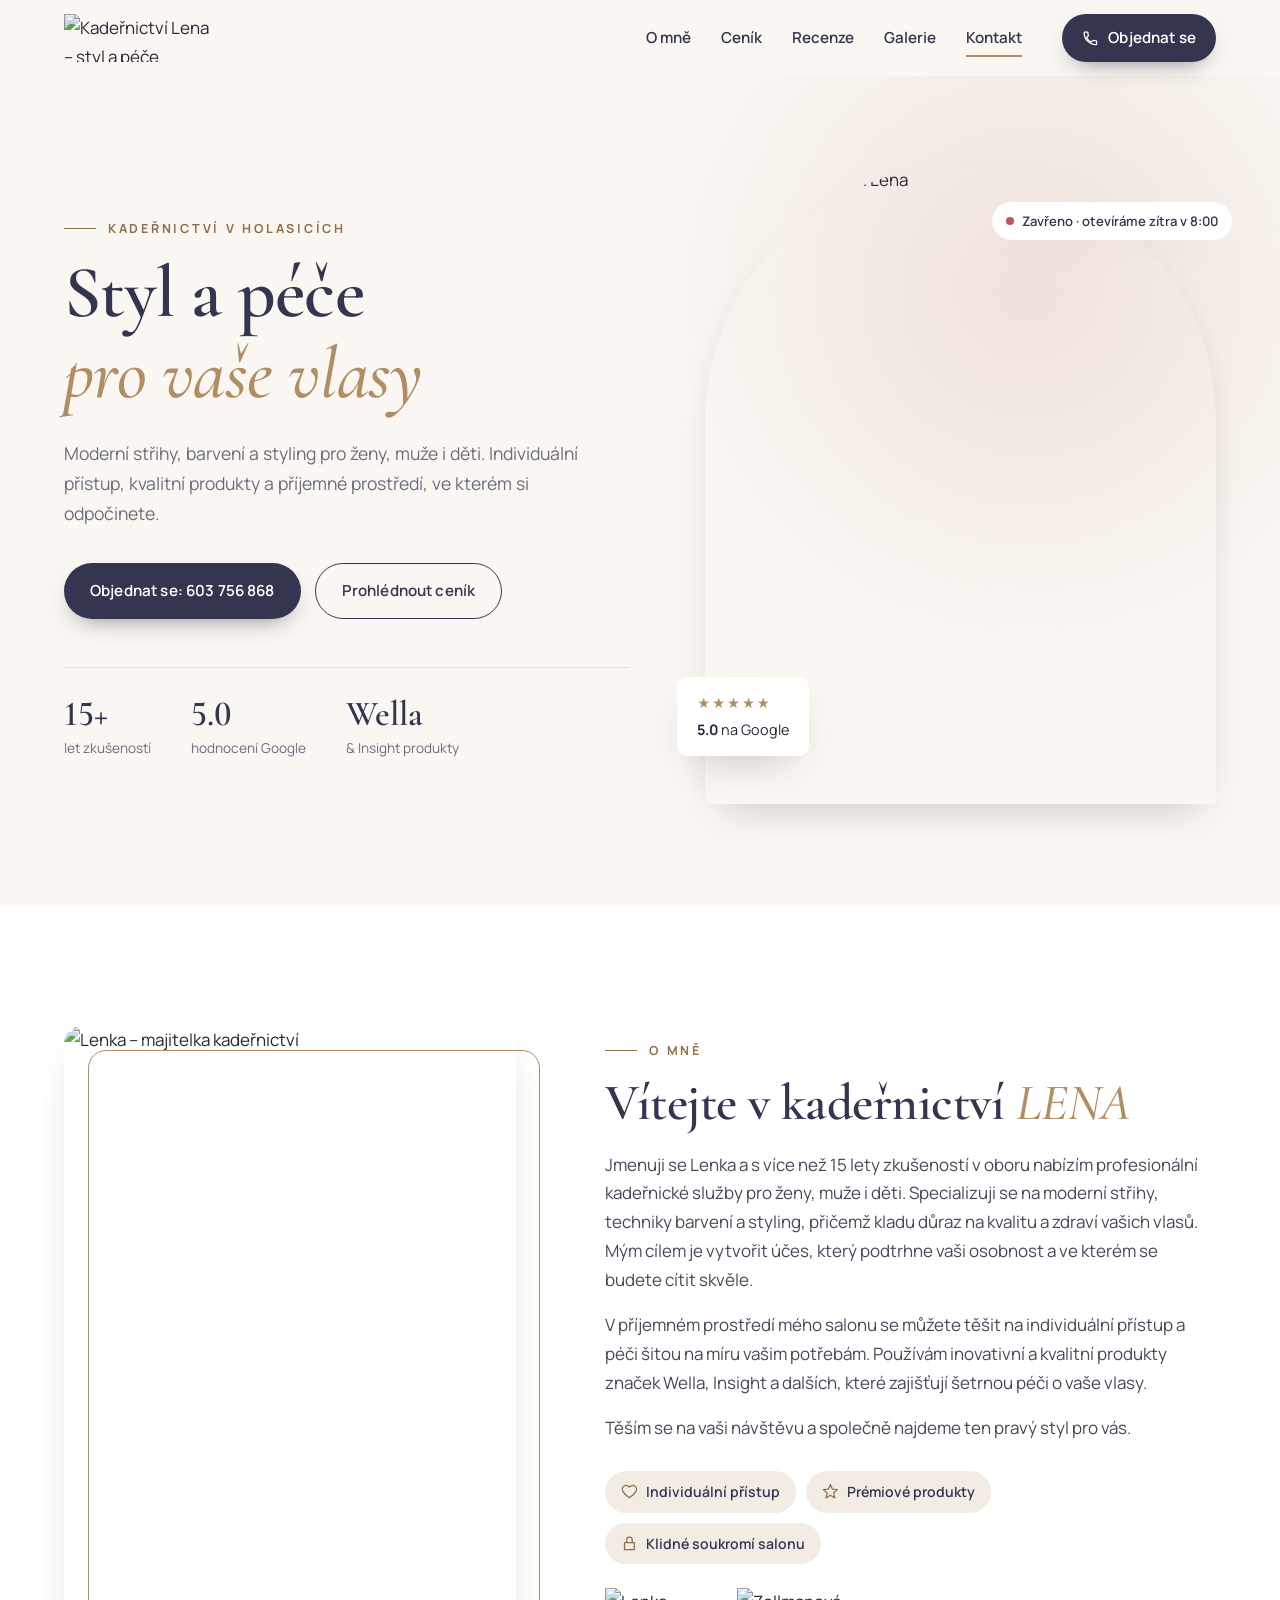
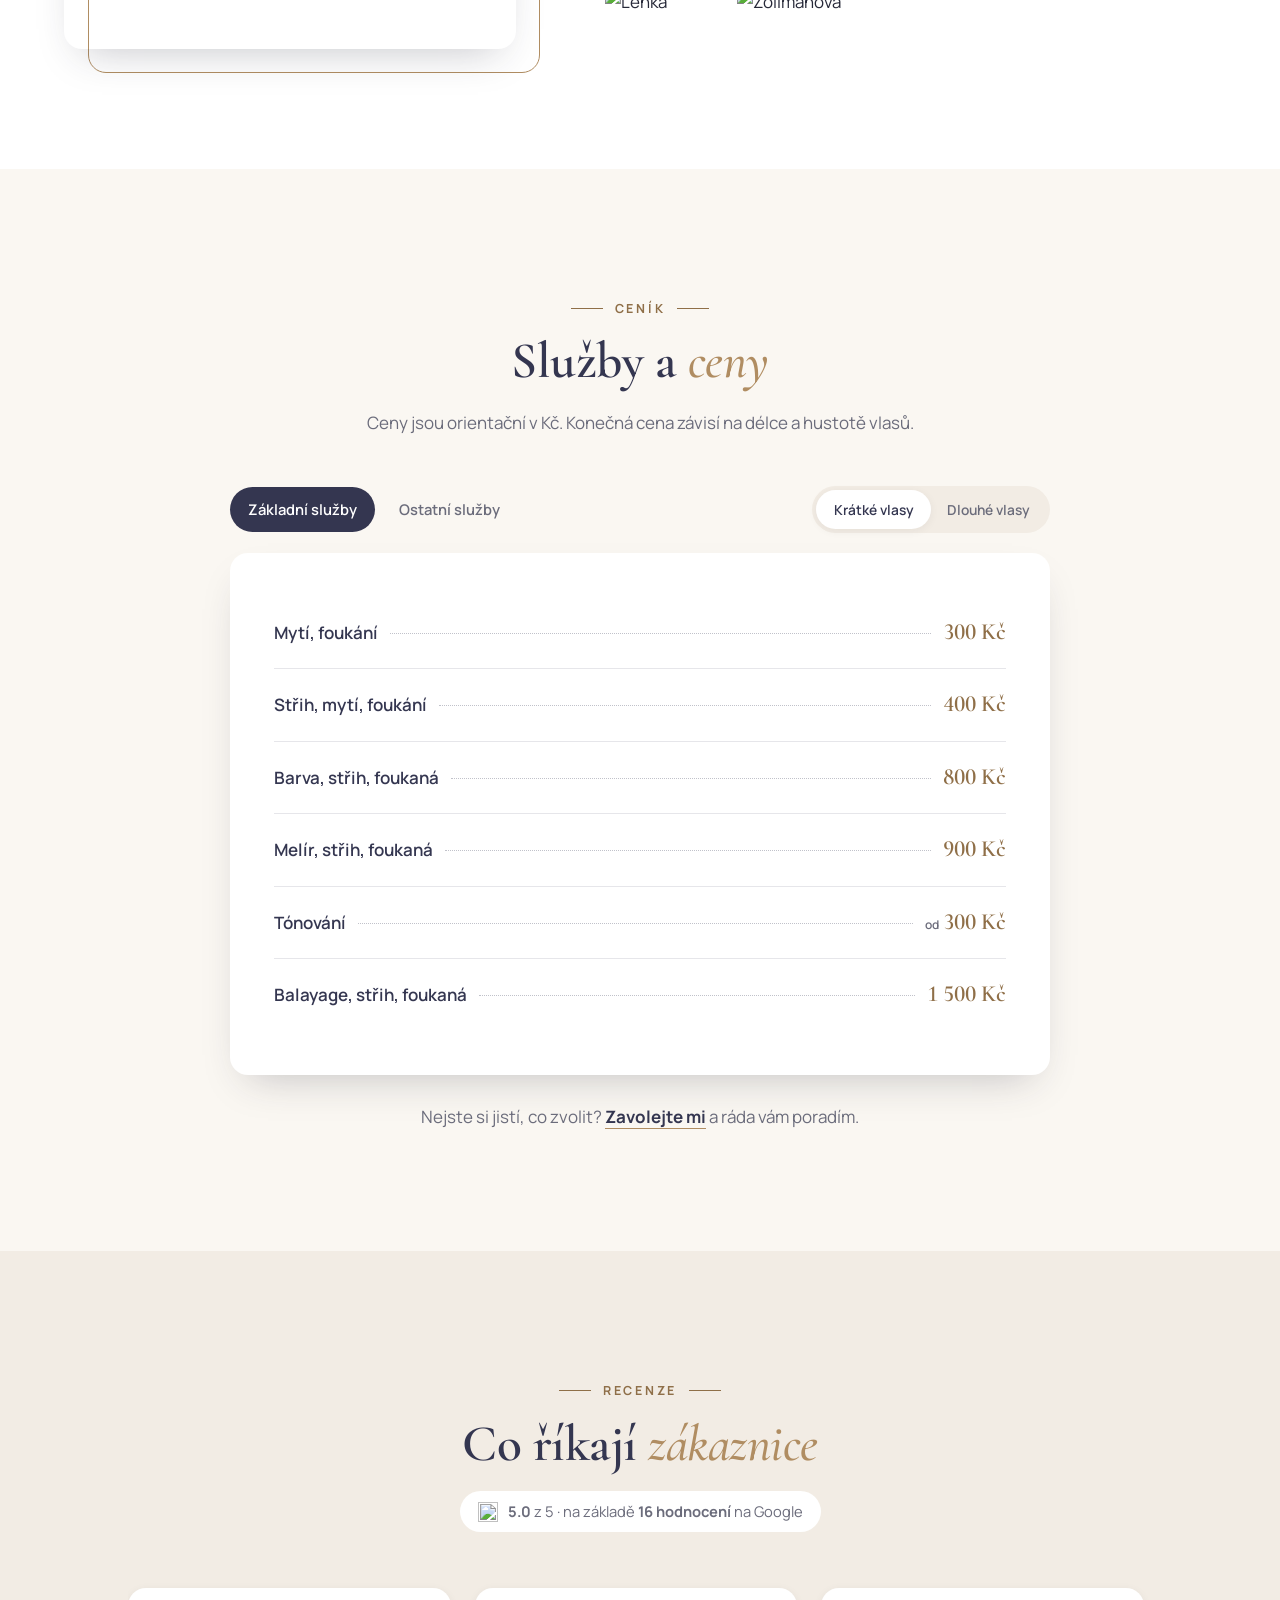
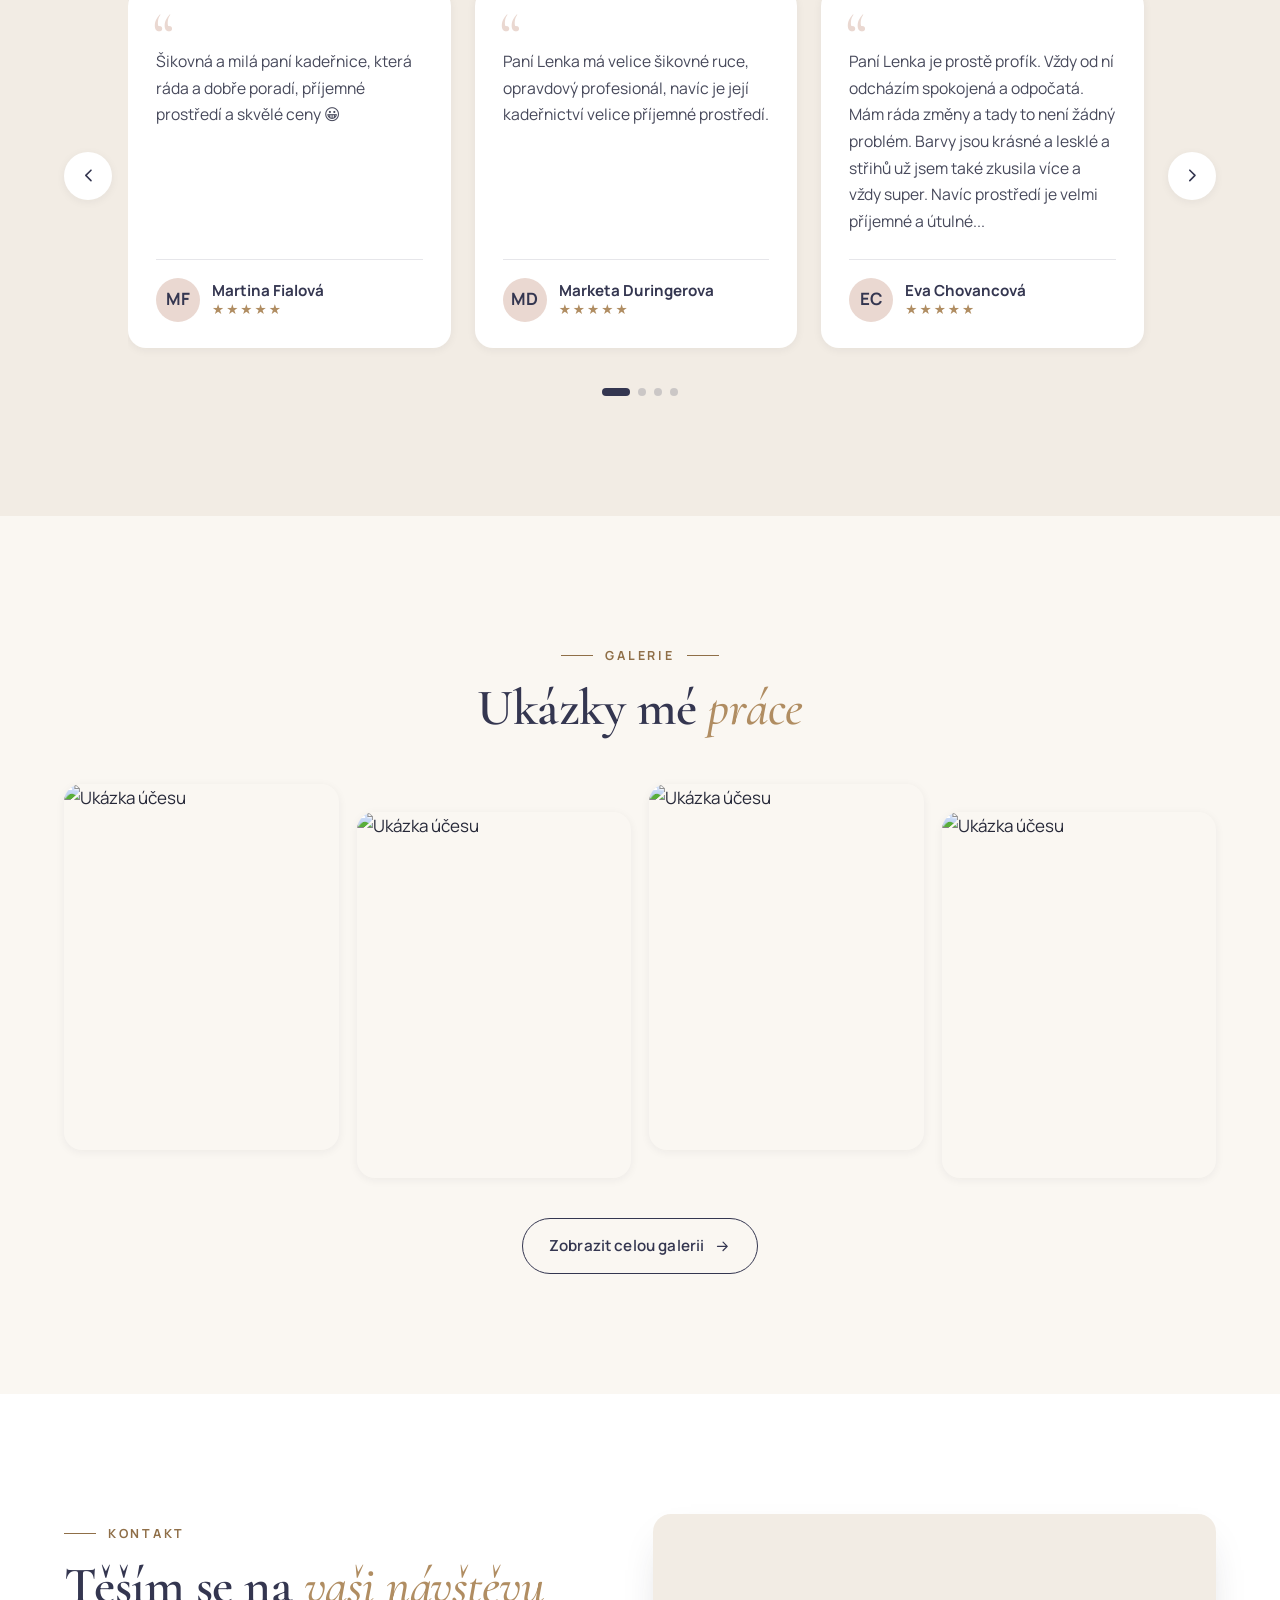
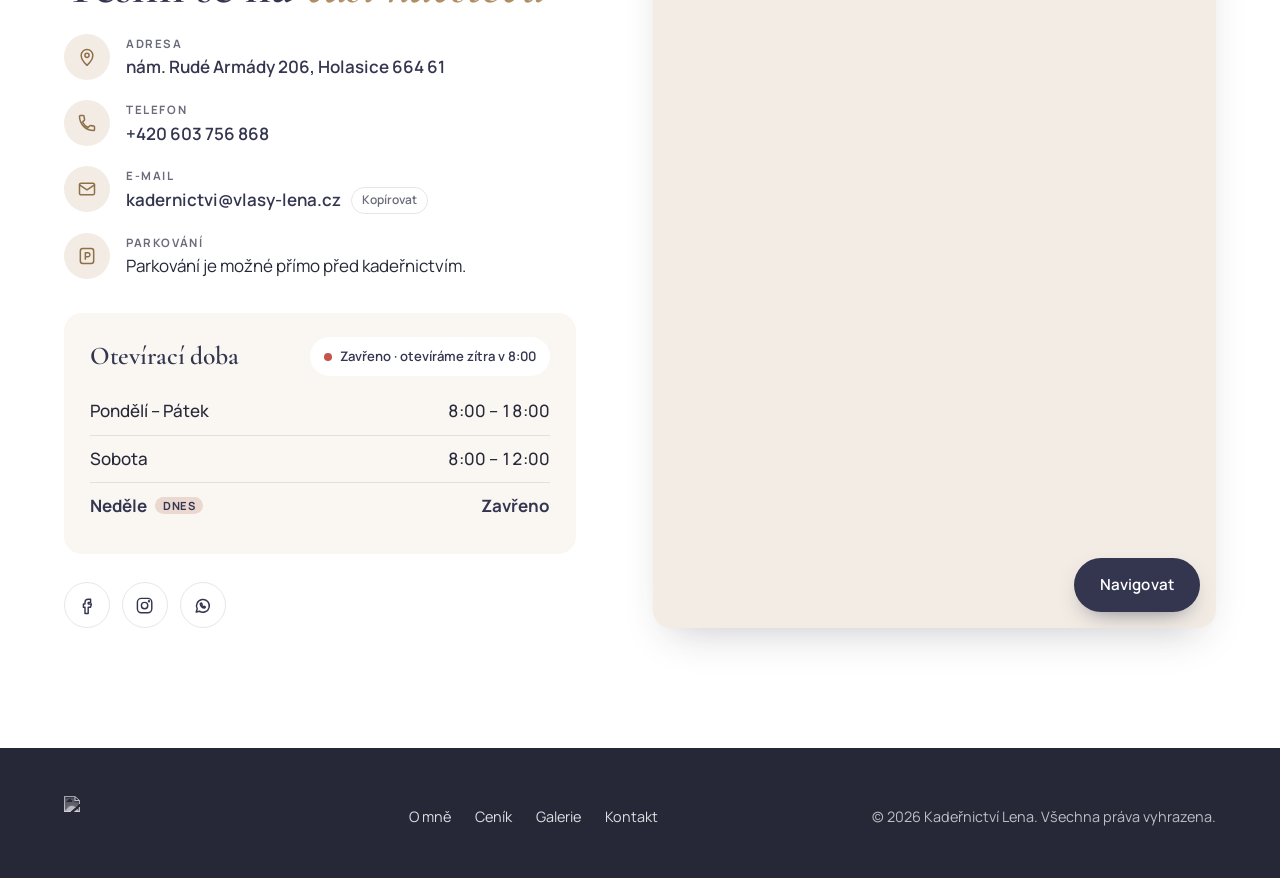
==== index.html @ c84bf9ac "Modernize website design and add mobile-friendly interactions - New elegant design (Cormorant Garamo" ====
<!DOCTYPE html>
<html lang="cs">
<head>
    <meta charset="UTF-8">
    <meta name="viewport" content="width=device-width, initial-scale=1.0">
    <title>Kadeřnictví Lena – Holasice | Styl a péče</title>
    <meta name="description" content="Kadeřnictví LENA v Holasicích. Profesionální střihy, barvení, melír a balayage pro ženy, muže i děti. Více než 15 let zkušeností, produkty Wella a Insight.">
    <meta name="theme-color" content="#faf7f2">
    <meta property="og:title" content="Kadeřnictví Lena – Styl a péče">
    <meta property="og:description" content="Profesionální kadeřnické služby v Holasicích pro ženy, muže i děti.">
    <meta property="og:image" content="https://www.vlasy-lena.cz/media/salon_%20(1).jpg">
    <meta property="og:type" content="website">
    <script>document.documentElement.classList.add('js');</script>
    <link rel="icon" href="img/lena_logo.png">
    <link rel="preconnect" href="https://fonts.googleapis.com">
    <link rel="preconnect" href="https://fonts.gstatic.com" crossorigin>
    <link href="https://fonts.googleapis.com/css2?family=Cormorant+Garamond:ital,wght@0,500;0,600;1,500&family=Manrope:wght@400;500;600;700&display=swap" rel="stylesheet">
    <link rel="stylesheet" href="css/styles.css">
    <!-- Google tag (gtag.js) -->
    <meta name="google-site-verification" content="jHKw929ceLZ1wCOVfL63R4pESC7MPyJ7yOGIjlHtc8c">
    <script async src="https://www.googletagmanager.com/gtag/js?id=G-73RCR5BDD6"></script>
    <script>window.dataLayer = window.dataLayer || [];
    function gtag(){dataLayer.push(arguments);}
    gtag('js', new Date());
    gtag('config', 'G-73RCR5BDD6');</script>
    <!--/Google tag -->
    <script type="application/ld+json">
    {
        "@context": "https://schema.org",
        "@type": "HairSalon",
        "name": "Kadeřnictví Lena",
        "image": "https://www.vlasy-lena.cz/img/lenka.png",
        "telephone": "+420603756868",
        "email": "kadernictvi@vlasy-lena.cz",
        "url": "https://www.vlasy-lena.cz",
        "address": {
            "@type": "PostalAddress",
            "streetAddress": "nám. Rudé Armády 206",
            "addressLocality": "Holasice",
            "postalCode": "664 61",
            "addressCountry": "CZ"
        },
        "openingHoursSpecification": [
            { "@type": "OpeningHoursSpecification", "dayOfWeek": ["Monday","Tuesday","Wednesday","Thursday","Friday"], "opens": "08:00", "closes": "18:00" },
            { "@type": "OpeningHoursSpecification", "dayOfWeek": "Saturday", "opens": "08:00", "closes": "12:00" }
        ],
        "aggregateRating": { "@type": "AggregateRating", "ratingValue": "5.0", "reviewCount": "16" }
    }
    </script>
</head>
<body>
    <a class="skip-link" href="#main">Přeskočit na obsah</a>

    <header class="site-header" id="top">
        <div class="container header-inner">
            <a href="#top" class="brand" aria-label="Kadeřnictví Lena – úvod">
                <img src="img/lena_logo.png" alt="Kadeřnictví Lena – styl a péče" width="180" height="58">
            </a>
            <nav class="site-nav" id="site-nav" aria-label="Hlavní navigace">
                <ul>
                    <li><a href="#o-mne" data-section>O mně</a></li>
                    <li><a href="#cenik" data-section>Ceník</a></li>
                    <li><a href="#recenze" data-section>Recenze</a></li>
                    <li><a href="gallery.html">Galerie</a></li>
                    <li><a href="#contact" data-section>Kontakt</a></li>
                </ul>
                <a href="tel:+420603756868" class="btn btn-primary nav-cta">
                    <svg aria-hidden="true" viewBox="0 0 24 24"><path d="M6.6 10.8a15.1 15.1 0 0 0 6.6 6.6l2.2-2.2c.3-.3.7-.4 1-.2 1.1.4 2.3.6 3.6.6.6 0 1 .4 1 1V20c0 .6-.4 1-1 1A17 17 0 0 1 3 4c0-.6.4-1 1-1h3.5c.6 0 1 .4 1 1 0 1.3.2 2.5.6 3.6.1.3 0 .7-.2 1l-2.3 2.2z"/></svg>
                    Objednat se
                </a>
            </nav>
            <button class="nav-toggle" type="button" aria-label="Otevřít menu" aria-expanded="false" aria-controls="site-nav">
                <span></span><span></span><span></span>
            </button>
        </div>
    </header>

    <main id="main">
        <!-- Hero -->
        <section class="hero">
            <div class="container hero-inner">
                <div class="hero-text">
                    <p class="eyebrow reveal">Kadeřnictví v Holasicích</p>
                    <h1 class="reveal">Styl a péče<br><em>pro vaše vlasy</em></h1>
                    <p class="hero-lead reveal">Moderní střihy, barvení a styling pro ženy, muže i děti. Individuální přístup, kvalitní produkty a příjemné prostředí, ve kterém si odpočinete.</p>
                    <div class="hero-actions reveal">
                        <a href="tel:+420603756868" class="btn btn-primary">Objednat se: 603 756 868</a>
                        <a href="#cenik" class="btn btn-ghost">Prohlédnout ceník</a>
                    </div>
                    <ul class="hero-stats reveal">
                        <li><strong data-count="15" data-suffix="+">15+</strong><span>let zkušeností</span></li>
                        <li><strong data-count="5" data-decimals="1">5.0</strong><span>hodnocení Google</span></li>
                        <li><strong>Wella</strong><span>&amp; Insight produkty</span></li>
                    </ul>
                </div>
                <div class="hero-media reveal">
                    <div class="hero-arch">
                        <img src="media/salon_ (1).jpg" alt="Interiér kadeřnictví Lena" fetchpriority="high">
                    </div>
                    <div class="hero-badge" aria-hidden="true">
                        <span class="hero-badge-stars">★★★★★</span>
                        <span><b>5.0</b> na Google</span>
                    </div>
                    <div class="hero-status open-status" data-open-status aria-live="polite"></div>
                </div>
            </div>
        </section>

        <!-- About -->
        <section class="section about" id="o-mne">
            <div class="container about-inner">
                <div class="about-media reveal">
                    <img src="img/lenka.png" alt="Lenka – majitelka kadeřnictví" loading="lazy" width="773" height="1066">
                </div>
                <div class="about-text">
                    <p class="eyebrow reveal">O mně</p>
                    <h2 class="reveal">Vítejte v kadeřnictví <em>LENA</em></h2>
                    <p class="reveal">Jmenuji se Lenka a s více než 15 lety zkušeností v oboru nabízím profesionální kadeřnické služby pro ženy, muže i děti. Specializuji se na moderní střihy, techniky barvení a styling, přičemž kladu důraz na kvalitu a zdraví vašich vlasů. Mým cílem je vytvořit účes, který podtrhne vaši osobnost a ve kterém se budete cítit skvěle.</p>
                    <p class="reveal">V příjemném prostředí mého salonu se můžete těšit na individuální přístup a péči šitou na míru vašim potřebám. Používám inovativní a kvalitní produkty značek Wella, Insight a dalších, které zajišťují šetrnou péči o vaše vlasy.</p>
                    <p class="reveal">Těším se na vaši návštěvu a společně najdeme ten pravý styl pro vás.</p>
                    <ul class="features reveal">
                        <li>
                            <svg aria-hidden="true" viewBox="0 0 24 24"><path d="M12 21s-7-4.4-9.3-9A5.4 5.4 0 0 1 12 6a5.4 5.4 0 0 1 9.3 6c-2.3 4.6-9.3 9-9.3 9z"/></svg>
                            Individuální přístup
                        </li>
                        <li>
                            <svg aria-hidden="true" viewBox="0 0 24 24"><path d="M12 2l2.9 6.9 7.1.6-5.4 4.7 1.6 7L12 17.5 5.8 21.2l1.6-7L2 9.5l7.1-.6z"/></svg>
                            Prémiové produkty
                        </li>
                        <li>
                            <svg aria-hidden="true" viewBox="0 0 24 24"><path d="M5 11h14v10H5zM8 11V7a4 4 0 0 1 8 0v4"/></svg>
                            Klidné soukromí salonu
                        </li>
                    </ul>
                    <div class="signature reveal">
                        <img src="img/sign_1.png" alt="Lenka" width="157" height="72" loading="lazy">
                        <img src="img/sign_2.png" alt="Zollmanová" width="260" height="84" loading="lazy">
                    </div>
                </div>
            </div>
        </section>

        <!-- Pricing -->
        <section class="section pricing" id="cenik">
            <div class="container">
                <div class="section-head reveal">
                    <p class="eyebrow">Ceník</p>
                    <h2>Služby a <em>ceny</em></h2>
                    <p>Ceny jsou orientační v Kč. Konečná cena závisí na délce a hustotě vlasů.</p>
                </div>

                <div class="pricing-controls reveal">
                    <div class="tabs" role="tablist" aria-label="Kategorie služeb">
                        <button class="tab is-active" role="tab" aria-selected="true" aria-controls="panel-zakladni" id="tab-zakladni" data-tab="zakladni">Základní služby</button>
                        <button class="tab" role="tab" aria-selected="false" aria-controls="panel-ostatni" id="tab-ostatni" data-tab="ostatni" tabindex="-1">Ostatní služby</button>
                    </div>
                    <div class="length-switch" role="radiogroup" aria-label="Délka vlasů">
                        <button class="length-btn is-active" role="radio" aria-checked="true" data-length="short">Krátké vlasy</button>
                        <button class="length-btn" role="radio" aria-checked="false" data-length="long">Dlouhé vlasy</button>
                        <span class="length-indicator" aria-hidden="true"></span>
                    </div>
                </div>

                <div class="price-card reveal" data-length-view="short">
                    <ul class="price-list" role="tabpanel" id="panel-zakladni" aria-labelledby="tab-zakladni">
                        <li><span class="service">Mytí, foukání</span><span class="dots"></span><span class="price" data-short="300" data-long="500"></span></li>
                        <li><span class="service">Střih, mytí, foukání</span><span class="dots"></span><span class="price" data-short="400" data-long="600"></span></li>
                        <li><span class="service">Barva, střih, foukaná</span><span class="dots"></span><span class="price" data-short="800" data-long="1200"></span></li>
                        <li><span class="service">Melír, střih, foukaná</span><span class="dots"></span><span class="price" data-short="900" data-long="1500"></span></li>
                        <li><span class="service">Tónování</span><span class="dots"></span><span class="price" data-short="300" data-long="400" data-from></span></li>
                        <li><span class="service">Balayage, střih, foukaná</span><span class="dots"></span><span class="price" data-short="1500" data-long="2600"></span></li>
                    </ul>
                    <ul class="price-list" role="tabpanel" id="panel-ostatni" aria-labelledby="tab-ostatni" hidden>
                        <li><span class="service">Masáž hlavy</span><span class="dots"></span><span class="price" data-short="550" data-long="550"></span></li>
                        <li><span class="service">Bondaplex terapie</span><span class="dots"></span><span class="price" data-short="600" data-long="900"></span></li>
                        <li><span class="service">Regenerační zábal, laminace</span><span class="dots"></span><span class="price" data-short="600" data-long="1400"></span></li>
                        <li><span class="service">Přidání Bondaplexu do barvy</span><span class="dots"></span><span class="price" data-short="200" data-long="300" data-from></span></li>
                        <li><span class="service">Pánský střih</span><span class="dots"></span><span class="price" data-short="300" data-long="300"></span></li>
                        <li><span class="service">Dětský střih do 15 let</span><span class="dots"></span><span class="price" data-short="200" data-long="200"></span></li>
                    </ul>
                </div>
                <p class="pricing-note reveal">Nejste si jistí, co zvolit? <a href="tel:+420603756868">Zavolejte mi</a> a ráda vám poradím.</p>
            </div>
        </section>

        <!-- Reviews -->
        <section class="section reviews" id="recenze">
            <div class="container">
                <div class="section-head reveal">
                    <p class="eyebrow">Recenze</p>
                    <h2>Co říkají <em>zákaznice</em></h2>
                    <p class="rating-summary">
                        <img src="img/google.svg" alt="" width="20" height="20">
                        <span><b>5.0</b> z 5 · na základě <b>16 hodnocení</b> na Google</span>
                    </p>
                </div>

                <div class="carousel reveal" data-carousel>
                    <button class="carousel-btn prev" type="button" aria-label="Předchozí recenze">
                        <svg aria-hidden="true" viewBox="0 0 24 24"><path d="M15 18l-6-6 6-6"/></svg>
                    </button>
                    <div class="carousel-track" tabindex="0" aria-label="Recenze zákazníků">
                        <article class="review-card">
                            <p class="review-text">Šikovná a milá paní kadeřnice, která ráda a dobře poradí, příjemné prostředí a skvělé ceny 😀</p>
                            <footer class="review-author">
                                <img src="https://lh3.googleusercontent.com/a/ACg8ocJIaI2ahPfnE34ZM38VkkiXsaJs6SCXlMcoE6ffxL_bimu4bw=s120-c-rp-mo-ba4-br100" alt="" loading="lazy" referrerpolicy="no-referrer" width="44" height="44">
                                <div><b>Martina Fialová</b><span class="stars" aria-label="5 hvězdiček">★★★★★</span></div>
                            </footer>
                        </article>
                        <article class="review-card">
                            <p class="review-text">Paní Lenka má velice šikovné ruce, opravdový profesionál, navíc je její kadeřnictví velice příjemné prostředí.</p>
                            <footer class="review-author">
                                <img src="https://lh3.googleusercontent.com/a/ACg8ocKFWVF9J7gK82Uqg0FZwk_ue_jmxmauW0IA3kK4P3BcovaMMw=s120-c-rp-mo-br100" alt="" loading="lazy" referrerpolicy="no-referrer" width="44" height="44">
                                <div><b>Marketa Duringerova</b><span class="stars" aria-label="5 hvězdiček">★★★★★</span></div>
                            </footer>
                        </article>
                        <article class="review-card">
                            <p class="review-text">Paní Lenka je prostě profík. Vždy od ní odcházím spokojená a odpočatá. Mám ráda změny a tady to není žádný problém. Barvy jsou krásné a lesklé a střihů už jsem také zkusila více a vždy super. Navíc prostředí je velmi příjemné a útulné...</p>
                            <footer class="review-author">
                                <img src="https://lh3.googleusercontent.com/a/ACg8ocJEH858NnKgIz6VMZRrYcK1MQvNNZd8yHIQbAkoeMB-vks1Ag=s120-c-rp-mo-br100" alt="" loading="lazy" referrerpolicy="no-referrer" width="44" height="44">
                                <div><b>Eva Chovancová</b><span class="stars" aria-label="5 hvězdiček">★★★★★</span></div>
                            </footer>
                        </article>
                        <article class="review-card">
                            <p class="review-text">Lenku mohu jen doporučit. Vždy odcházím spokojená s účesem, odpočatá.</p>
                            <footer class="review-author">
                                <img src="https://lh3.googleusercontent.com/a/ACg8ocKR33QhO0Iqd4HajywdoBjBOJ6aea7NDxJ5DtrOELbhPlFGcg=s120-c-rp-mo-br100" alt="" loading="lazy" referrerpolicy="no-referrer" width="44" height="44">
                                <div><b>Pavla Matlova</b><span class="stars" aria-label="5 hvězdiček">★★★★★</span></div>
                            </footer>
                        </article>
                        <article class="review-card">
                            <p class="review-text">Prostě úžasné! Přišla jsem s totálně zničenými vlasy a odešla s krásně hebkými, lesklými vlasy bez roztřepených konečků. Po více návštěvách jsou moje vlasy zdravější a delší. Nemůžu vynachválit moc moc doporučuji!!🥰</p>
                            <footer class="review-author">
                                <img src="https://lh3.googleusercontent.com/a-/ALV-UjU-yxDmsD5Zu9GZFetRtnLgiRJtweyaoa9MZ-_7YFVRV_D1qNhceg=s120-c-rp-mo-br100" alt="" loading="lazy" referrerpolicy="no-referrer" width="44" height="44">
                                <div><b>Natálie Komárková</b><span class="stars" aria-label="5 hvězdiček">★★★★★</span></div>
                            </footer>
                        </article>
                        <article class="review-card">
                            <p class="review-text">Jsem velmi spokojená. Perfektní melír a střih za příjemnou cenu. Navíc krásně vyfoukané, vlasy dostaly šmrnc a vydrželi několik dní hezké. Doma si to takto nikdy neumím vyfoukat do hladka. Určitě doporučuji!</p>
                            <footer class="review-author">
                                <img src="https://lh3.googleusercontent.com/a/ACg8ocLcr8M-qCsW53bo8Sn4tpXaVodK5JWhuZMa3Np9zTd2Z2l2Nw=s120-c-rp-mo-ba3-br100" alt="" loading="lazy" referrerpolicy="no-referrer" width="44" height="44">
                                <div><b>Lucie Slavičková</b><span class="stars" aria-label="5 hvězdiček">★★★★★</span></div>
                            </footer>
                        </article>
                    </div>
                    <button class="carousel-btn next" type="button" aria-label="Další recenze">
                        <svg aria-hidden="true" viewBox="0 0 24 24"><path d="M9 18l6-6-6-6"/></svg>
                    </button>
                    <div class="carousel-dots" role="group" aria-label="Výběr recenze"></div>
                </div>
            </div>
        </section>

        <!-- Gallery teaser -->
        <section class="section teaser">
            <div class="container">
                <div class="section-head reveal">
                    <p class="eyebrow">Galerie</p>
                    <h2>Ukázky mé <em>práce</em></h2>
                </div>
                <div class="teaser-grid">
                    <a href="gallery.html" class="teaser-item reveal"><img src="media/hair_ (1).jpg" alt="Ukázka účesu" loading="lazy"></a>
                    <a href="gallery.html" class="teaser-item reveal"><img src="media/hair_ (2).jpg" alt="Ukázka účesu" loading="lazy"></a>
                    <a href="gallery.html" class="teaser-item reveal"><img src="media/hair_ (5).jpg" alt="Ukázka účesu" loading="lazy"></a>
                    <a href="gallery.html" class="teaser-item reveal"><img src="media/hair_ (8).jpg" alt="Ukázka účesu" loading="lazy"></a>
                </div>
                <div class="center reveal">
                    <a href="gallery.html" class="btn btn-ghost">Zobrazit celou galerii
                        <svg aria-hidden="true" viewBox="0 0 24 24"><path d="M5 12h14M13 6l6 6-6 6"/></svg>
                    </a>
                </div>
            </div>
        </section>

        <!-- Contact -->
        <section class="section contact" id="contact">
            <div class="container contact-inner">
                <div class="contact-info">
                    <p class="eyebrow reveal">Kontakt</p>
                    <h2 class="reveal">Těším se na <em>vaši návštěvu</em></h2>
                    <ul class="contact-list reveal">
                        <li>
                            <span class="icon"><svg aria-hidden="true" viewBox="0 0 24 24"><path d="M12 22s7-6.2 7-12a7 7 0 0 0-14 0c0 5.8 7 12 7 12z"/><circle cx="12" cy="10" r="2.5"/></svg></span>
                            <div><small>Adresa</small><a href="https://www.google.com/maps?q=kadernictvi-lena-holasice-66461" target="_blank" rel="noopener">nám. Rudé Armády 206, Holasice 664 61</a></div>
                        </li>
                        <li>
                            <span class="icon"><svg aria-hidden="true" viewBox="0 0 24 24"><path d="M6.6 10.8a15.1 15.1 0 0 0 6.6 6.6l2.2-2.2c.3-.3.7-.4 1-.2 1.1.4 2.3.6 3.6.6.6 0 1 .4 1 1V20c0 .6-.4 1-1 1A17 17 0 0 1 3 4c0-.6.4-1 1-1h3.5c.6 0 1 .4 1 1 0 1.3.2 2.5.6 3.6.1.3 0 .7-.2 1l-2.3 2.2z"/></svg></span>
                            <div><small>Telefon</small><a href="tel:+420603756868">+420 603 756 868</a></div>
                        </li>
                        <li>
                            <span class="icon"><svg aria-hidden="true" viewBox="0 0 24 24"><rect x="3" y="5" width="18" height="14" rx="2"/><path d="M3 7l9 6 9-6"/></svg></span>
                            <div>
                                <small>E-mail</small>
                                <span class="copy-row">
                                    <a href="mailto:kadernictvi@vlasy-lena.cz">kadernictvi@vlasy-lena.cz</a>
                                    <button type="button" class="copy-btn" data-copy="kadernictvi@vlasy-lena.cz" aria-label="Zkopírovat e-mail">Kopírovat</button>
                                </span>
                            </div>
                        </li>
                        <li>
                            <span class="icon"><svg aria-hidden="true" viewBox="0 0 24 24"><rect x="4" y="3" width="16" height="18" rx="3"/><path d="M10 16V8h3a2.5 2.5 0 0 1 0 5h-3"/></svg></span>
                            <div><small>Parkování</small>Parkování je možné přímo před kadeřnictvím.</div>
                        </li>
                    </ul>

                    <div class="hours reveal">
                        <div class="hours-head">
                            <h3>Otevírací doba</h3>
                            <span class="open-status" data-open-status></span>
                        </div>
                        <table class="hours-table">
                            <tbody>
                                <tr data-days="1,2,3,4,5"><th scope="row">Pondělí – Pátek</th><td>8:00 – 18:00</td></tr>
                                <tr data-days="6"><th scope="row">Sobota</th><td>8:00 – 12:00</td></tr>
                                <tr data-days="0"><th scope="row">Neděle</th><td>Zavřeno</td></tr>
                            </tbody>
                        </table>
                    </div>

                    <div class="social reveal">
                        <a href="https://www.facebook.com/lenka.zollmanova" target="_blank" rel="noopener" aria-label="Facebook">
                            <svg aria-hidden="true" viewBox="0 0 24 24"><path d="M14 8h3V4h-3a4 4 0 0 0-4 4v2H8v4h2v8h4v-8h3l1-4h-4V8z"/></svg>
                        </a>
                        <a href="https://www.instagram.com/lenabeautyhair?utm_source=qr&amp;igsh=MWp4aDVhNnd6ZHYxNA==" target="_blank" rel="noopener" aria-label="Instagram">
                            <svg aria-hidden="true" viewBox="0 0 24 24"><rect x="3" y="3" width="18" height="18" rx="5"/><circle cx="12" cy="12" r="4"/><circle cx="17.5" cy="6.5" r=".6"/></svg>
                        </a>
                        <a href="https://wa.me/420603756868" target="_blank" rel="noopener" aria-label="WhatsApp">
                            <svg aria-hidden="true" viewBox="0 0 24 24"><path d="M4 20l1.3-4A8 8 0 1 1 8 19z"/><path d="M9 9.5c0 3 2.5 5.5 5.5 5.5l1-1.3-1.8-1-.8.8a4 4 0 0 1-2.2-2.2l.8-.8-1-1.8z"/></svg>
                        </a>
                    </div>
                </div>
                <div class="contact-map reveal">
                    <iframe title="Mapa – Kadeřnictví Lena, Holasice" loading="lazy" referrerpolicy="no-referrer-when-downgrade" src="https://www.google.com/maps/embed?pb=!1m16!1m10!1m3!1d8790.445327875857!2d16.601856156788642!3d49.07875301995959!2m1!3f0!3m2!1i1024!2i768!4f13.1!3m3!1m2!1s0x4712c11ac8d6bf6d%3A0xe941874cc9098d90!2zS2FkZcWZbmljdHbDrSBMZW5h!5e0!3m2!1scs!2sus!4v1736537124090!5m2!1scs!2sus"></iframe>
                    <a class="btn btn-primary map-btn" href="https://www.google.com/maps/dir/?api=1&amp;destination=Kade%C5%99nictv%C3%AD+Lena+Holasice" target="_blank" rel="noopener">Navigovat</a>
                </div>
            </div>
        </section>
    </main>

    <footer class="site-footer">
        <div class="container footer-inner">
            <img src="img/lena_logo.png" alt="Kadeřnictví Lena" class="footer-logo" width="150" height="48" loading="lazy">
            <nav aria-label="Patička">
                <a href="#o-mne">O mně</a>
                <a href="#cenik">Ceník</a>
                <a href="gallery.html">Galerie</a>
                <a href="#contact">Kontakt</a>
            </nav>
            <p>&copy; <span data-year>2025</span> Kadeřnictví Lena. Všechna práva vyhrazena.</p>
        </div>
    </footer>

    <a href="tel:+420603756868" class="fab-call" aria-label="Zavolat do kadeřnictví">
        <svg aria-hidden="true" viewBox="0 0 24 24"><path d="M6.6 10.8a15.1 15.1 0 0 0 6.6 6.6l2.2-2.2c.3-.3.7-.4 1-.2 1.1.4 2.3.6 3.6.6.6 0 1 .4 1 1V20c0 .6-.4 1-1 1A17 17 0 0 1 3 4c0-.6.4-1 1-1h3.5c.6 0 1 .4 1 1 0 1.3.2 2.5.6 3.6.1.3 0 .7-.2 1l-2.3 2.2z"/></svg>
        <span>Zavolat</span>
    </a>
    <button class="to-top" type="button" aria-label="Zpět nahoru">
        <svg aria-hidden="true" viewBox="0 0 24 24"><path d="M6 15l6-6 6 6"/></svg>
    </button>
    <div class="toast" role="status" aria-live="polite"></div>

    <script src="js/main.js" defer></script>
</body>
</html>
---- css/styles.css ----
/* ==========================================================================
   Kadeřnictví Lena – styly
   ========================================================================== */

:root {
    --ink: #262838;
    --navy: #343650;
    --muted: #6b6c7b;
    --cream: #faf7f2;
    --sand: #f2ece4;
    --blush: #ead8d1;
    --gold: #b08d62;
    --gold-dark: #8f6f48;
    --white: #ffffff;
    --line: rgba(52, 54, 80, 0.12);

    --font-serif: 'Cormorant Garamond', Georgia, serif;
    --font-sans: 'Manrope', system-ui, -apple-system, 'Segoe UI', sans-serif;

    --radius: 18px;
    --radius-sm: 10px;
    --shadow-sm: 0 2px 10px rgba(38, 40, 56, 0.06);
    --shadow: 0 18px 40px -18px rgba(38, 40, 56, 0.28);
    --header-h: 76px;
    --ease: cubic-bezier(.22, .61, .36, 1);
}

*, *::before, *::after { box-sizing: border-box; }
* { margin: 0; padding: 0; }

html {
    scroll-behavior: smooth;
    scroll-padding-top: calc(var(--header-h) + 12px);
    -webkit-text-size-adjust: 100%;
}

body {
    font-family: var(--font-sans);
    font-size: 17px;
    line-height: 1.7;
    color: var(--ink);
    background: var(--cream);
    -webkit-font-smoothing: antialiased;
    overflow-x: hidden;
}

body.nav-open { overflow: hidden; }

img { max-width: 100%; display: block; }
a { color: inherit; text-decoration: none; }
button { font: inherit; color: inherit; background: none; border: 0; cursor: pointer; }
ul { list-style: none; }

svg {
    width: 1em;
    height: 1em;
    fill: none;
    stroke: currentColor;
    stroke-width: 1.8;
    stroke-linecap: round;
    stroke-linejoin: round;
    flex-shrink: 0;
}

:focus-visible {
    outline: 2px solid var(--gold);
    outline-offset: 3px;
    border-radius: 6px;
}

.skip-link {
    position: absolute;
    left: 16px;
    top: -60px;
    z-index: 200;
    padding: 10px 16px;
    background: var(--navy);
    color: var(--white);
    border-radius: var(--radius-sm);
    transition: top .2s;
}
.skip-link:focus { top: 12px; }

.container {
    width: 100%;
    max-width: 1200px;
    margin: 0 auto;
    padding: 0 24px;
}

h1, h2, h3 {
    font-family: var(--font-serif);
    font-variant-numeric: lining-nums;
    font-weight: 600;
    color: var(--navy);
    line-height: 1.1;
    letter-spacing: -0.01em;
}
h1 { font-size: clamp(2.6rem, 6vw, 4.6rem); }
h2 { font-size: clamp(2.1rem, 4.2vw, 3.2rem); margin-bottom: 1.2rem; }
h3 { font-size: 1.6rem; }
h1 em, h2 em {
    font-style: italic;
    font-weight: 500;
    color: var(--gold);
}

.eyebrow {
    display: inline-flex;
    align-items: center;
    gap: 12px;
    margin-bottom: 14px;
    font-size: 0.78rem;
    font-weight: 700;
    letter-spacing: 0.22em;
    text-transform: uppercase;
    color: var(--gold-dark);
}
.eyebrow::before {
    content: "";
    width: 32px;
    height: 1px;
    background: currentColor;
}

.center { text-align: center; }

/* Buttons ---------------------------------------------------------------- */
.btn {
    display: inline-flex;
    align-items: center;
    justify-content: center;
    gap: 10px;
    padding: 14px 26px;
    border-radius: 999px;
    font-size: 0.95rem;
    font-weight: 600;
    letter-spacing: 0.01em;
    transition: background-color .25s var(--ease), color .25s var(--ease), transform .25s var(--ease), box-shadow .25s var(--ease), border-color .25s var(--ease);
    white-space: nowrap;
}
.btn svg { font-size: 1.1em; }
.btn-primary {
    background: var(--navy);
    color: var(--white);
    box-shadow: 0 10px 24px -12px rgba(52, 54, 80, .7);
}
.btn-primary:hover { background: var(--ink); transform: translateY(-2px); }
.btn-ghost {
    border: 1px solid var(--navy);
    color: var(--navy);
}
.btn-ghost:hover { background: var(--navy); color: var(--white); transform: translateY(-2px); }

/* Header ----------------------------------------------------------------- */
.site-header {
    position: sticky;
    top: 0;
    z-index: 100;
    height: var(--header-h);
}
/* rozmazané pozadí je na pseudo-elementu, aby backdrop-filter
   nevytvářel kontejner pro position: fixed mobilního menu */
.site-header::before {
    content: "";
    position: absolute;
    inset: 0;
    z-index: -1;
    background: rgba(250, 247, 242, 0.82);
    backdrop-filter: saturate(160%) blur(14px);
    -webkit-backdrop-filter: saturate(160%) blur(14px);
    border-bottom: 1px solid transparent;
    transition: box-shadow .3s, border-color .3s, background-color .3s;
}
.site-header.is-scrolled::before {
    background: rgba(250, 247, 242, 0.95);
    border-bottom-color: var(--line);
    box-shadow: 0 6px 24px -16px rgba(38, 40, 56, .35);
}
.header-inner {
    height: 100%;
    display: flex;
    align-items: center;
    justify-content: space-between;
    gap: 24px;
}
.brand img {
    width: 150px;
    height: auto;
    mix-blend-mode: multiply; /* skryje šedé pozadí loga */
}

.site-nav {
    display: flex;
    align-items: center;
    gap: 28px;
}
.site-nav ul {
    display: flex;
    gap: 6px;
}
.site-nav ul a {
    position: relative;
    display: block;
    padding: 8px 12px;
    font-size: 0.95rem;
    font-weight: 600;
    color: var(--navy);
}
.site-nav ul a::after {
    content: "";
    position: absolute;
    left: 12px;
    right: 12px;
    bottom: 2px;
    height: 1.5px;
    background: var(--gold);
    transform: scaleX(0);
    transform-origin: left;
    transition: transform .3s var(--ease);
}
.site-nav ul a:hover::after,
.site-nav ul a.is-active::after { transform: scaleX(1); }
.nav-cta { padding: 11px 20px; }

.nav-toggle {
    display: none;
    position: relative;
    width: 44px;
    height: 44px;
    border-radius: 50%;
    z-index: 120;
}
.nav-toggle span {
    position: absolute;
    left: 11px;
    width: 22px;
    height: 2px;
    border-radius: 2px;
    background: var(--navy);
    transition: transform .3s var(--ease), opacity .2s, top .3s var(--ease);
}
.nav-toggle span:nth-child(1) { top: 15px; }
.nav-toggle span:nth-child(2) { top: 21px; }
.nav-toggle span:nth-child(3) { top: 27px; }
.nav-open .nav-toggle span:nth-child(1) { top: 21px; transform: rotate(45deg); }
.nav-open .nav-toggle span:nth-child(2) { opacity: 0; }
.nav-open .nav-toggle span:nth-child(3) { top: 21px; transform: rotate(-45deg); }

/* Sections --------------------------------------------------------------- */
.section { padding: clamp(72px, 10vw, 120px) 0; }

.section-head {
    max-width: 640px;
    margin: 0 auto 48px;
    text-align: center;
}
.section-head .eyebrow::after {
    content: "";
    width: 32px;
    height: 1px;
    background: currentColor;
}
.section-head p:not(.eyebrow) { color: var(--muted); }

/* Hero ------------------------------------------------------------------- */
.hero {
    position: relative;
    padding: clamp(40px, 7vw, 90px) 0 clamp(64px, 8vw, 110px);
    overflow: hidden;
}
.hero::before {
    content: "";
    position: absolute;
    right: -10%;
    top: -20%;
    width: 60vw;
    height: 60vw;
    max-width: 760px;
    max-height: 760px;
    border-radius: 50%;
    background: radial-gradient(circle, var(--blush) 0%, rgba(234, 216, 209, 0) 70%);
    opacity: .7;
    pointer-events: none;
}
.hero-inner {
    position: relative;
    display: grid;
    grid-template-columns: 1.05fr 0.95fr;
    align-items: center;
    gap: clamp(32px, 6vw, 80px);
}
.hero h1 { margin-bottom: 24px; }
.hero h1 em { display: inline-block; }
.hero-lead {
    max-width: 520px;
    font-size: 1.1rem;
    color: var(--muted);
    margin-bottom: 34px;
}
.hero-actions {
    display: flex;
    flex-wrap: wrap;
    gap: 14px;
    margin-bottom: 48px;
}
.hero-stats {
    display: flex;
    flex-wrap: wrap;
    gap: 16px 40px;
    padding-top: 28px;
    border-top: 1px solid var(--line);
}
.hero-stats li { display: flex; flex-direction: column; }
.hero-stats strong {
    font-family: var(--font-serif);
    font-size: 2.2rem;
    font-weight: 600;
    line-height: 1;
    color: var(--navy);
    font-variant-numeric: lining-nums;
}
.hero-stats span {
    margin-top: 6px;
    font-size: 0.85rem;
    color: var(--muted);
}

.hero-media { position: relative; }
.hero-arch {
    aspect-ratio: 4 / 5;
    border-radius: 999px 999px var(--radius) var(--radius);
    overflow: hidden;
    box-shadow: var(--shadow);
}
.hero-arch img {
    width: 100%;
    height: 100%;
    object-fit: cover;
    object-position: 55% 50%;
    transform: scale(1.06);
    transition: transform 1.6s var(--ease);
}
.hero-media.is-visible .hero-arch img { transform: scale(1); }

.hero-badge {
    position: absolute;
    left: -28px;
    bottom: 48px;
    display: flex;
    flex-direction: column;
    gap: 2px;
    padding: 14px 20px;
    background: var(--white);
    border-radius: var(--radius-sm);
    box-shadow: var(--shadow);
    font-size: 0.9rem;
    animation: float 6s ease-in-out infinite;
}
.hero-badge-stars { color: var(--gold); letter-spacing: 2px; }
.hero-status {
    position: absolute;
    right: -16px;
    top: 36px;
    box-shadow: var(--shadow);
    animation: float 6s ease-in-out -3s infinite;
}
@keyframes float {
    0%, 100% { transform: translateY(0); }
    50% { transform: translateY(-8px); }
}

.open-status {
    display: inline-flex;
    align-items: center;
    gap: 8px;
    padding: 8px 14px;
    border-radius: 999px;
    background: var(--white);
    font-size: 0.82rem;
    font-weight: 600;
    color: var(--navy);
}
.open-status:empty { display: none; }
.open-status::before {
    content: "";
    width: 8px;
    height: 8px;
    border-radius: 50%;
    background: #c4554d;
}
.open-status.is-open::before {
    background: #3f9a5d;
    box-shadow: 0 0 0 0 rgba(63, 154, 93, .5);
    animation: pulse 2s infinite;
}
@keyframes pulse {
    0% { box-shadow: 0 0 0 0 rgba(63, 154, 93, .5); }
    70% { box-shadow: 0 0 0 8px rgba(63, 154, 93, 0); }
    100% { box-shadow: 0 0 0 0 rgba(63, 154, 93, 0); }
}

/* About ------------------------------------------------------------------ */
.about { background: var(--white); }
.about-inner {
    display: grid;
    grid-template-columns: 0.85fr 1.15fr;
    gap: clamp(36px, 7vw, 96px);
    align-items: center;
}
.about-media { position: relative; }
.about-media::before {
    content: "";
    position: absolute;
    inset: 24px -24px -24px 24px;
    border: 1px solid var(--gold);
    border-radius: var(--radius);
}
.about-media img {
    position: relative;
    width: 100%;
    height: auto;
    border-radius: var(--radius);
    box-shadow: var(--shadow);
}
.about-text p:not(.eyebrow) { color: #46485a; margin-bottom: 1rem; }
.features {
    display: flex;
    flex-wrap: wrap;
    gap: 10px;
    margin: 28px 0 8px;
}
.features li {
    display: inline-flex;
    align-items: center;
    gap: 8px;
    padding: 9px 16px;
    border-radius: 999px;
    background: var(--sand);
    font-size: 0.88rem;
    font-weight: 600;
    color: var(--navy);
}
.features svg { color: var(--gold-dark); font-size: 1.05rem; }
.signature {
    display: flex;
    align-items: flex-end;
    gap: 10px;
    margin-top: 24px;
}
.signature img { width: auto; height: 56px; }

/* Pricing ---------------------------------------------------------------- */
.pricing-controls {
    display: flex;
    flex-wrap: wrap;
    justify-content: space-between;
    align-items: center;
    gap: 16px;
    max-width: 820px;
    margin: 0 auto 20px;
}
.tabs {
    display: flex;
    gap: 6px;
}
.tab {
    padding: 10px 18px;
    border-radius: 999px;
    font-size: 0.92rem;
    font-weight: 600;
    color: var(--muted);
    transition: color .2s, background-color .2s;
}
.tab:hover { color: var(--navy); }
.tab.is-active { background: var(--navy); color: var(--white); }

.length-switch {
    position: relative;
    display: inline-grid;
    grid-template-columns: 1fr 1fr;
    padding: 4px;
    border-radius: 999px;
    background: var(--sand);
}
.length-btn {
    position: relative;
    z-index: 1;
    padding: 8px 16px;
    font-size: 0.86rem;
    font-weight: 600;
    color: var(--muted);
    transition: color .25s;
}
.length-btn.is-active { color: var(--navy); }
.length-indicator {
    position: absolute;
    top: 4px;
    bottom: 4px;
    left: 4px;
    width: calc(50% - 4px);
    border-radius: 999px;
    background: var(--white);
    box-shadow: var(--shadow-sm);
    transition: transform .35s var(--ease);
}
.length-switch[data-active="long"] .length-indicator { transform: translateX(100%); }

.price-card {
    max-width: 820px;
    margin: 0 auto;
    padding: clamp(24px, 4vw, 44px);
    background: var(--white);
    border-radius: var(--radius);
    box-shadow: var(--shadow);
}
.price-list li {
    display: flex;
    align-items: baseline;
    gap: 12px;
    padding: 16px 0;
    border-bottom: 1px solid var(--line);
}
.price-list li:last-child { border-bottom: 0; }
.price-list.is-entering li { animation: rowIn .45s var(--ease) both; }
.price-list.is-entering li:nth-child(2) { animation-delay: .04s; }
.price-list.is-entering li:nth-child(3) { animation-delay: .08s; }
.price-list.is-entering li:nth-child(4) { animation-delay: .12s; }
.price-list.is-entering li:nth-child(5) { animation-delay: .16s; }
.price-list.is-entering li:nth-child(6) { animation-delay: .2s; }
@keyframes rowIn {
    from { opacity: 0; transform: translateY(8px); }
    to { opacity: 1; transform: none; }
}
.service { font-weight: 600; color: var(--navy); }
.dots {
    flex: 1;
    min-width: 20px;
    border-bottom: 1px dotted rgba(52, 54, 80, .3);
    transform: translateY(-5px);
}
.price {
    font-family: var(--font-serif);
    font-size: 1.45rem;
    font-weight: 600;
    color: var(--gold-dark);
    white-space: nowrap;
    font-variant-numeric: lining-nums tabular-nums;
}
.price small {
    font-family: var(--font-sans);
    font-size: 0.75rem;
    font-weight: 600;
    color: var(--muted);
    margin-right: 4px;
}
.price.is-changing { animation: priceFlip .35s var(--ease); }
@keyframes priceFlip {
    0% { opacity: 0; transform: translateY(-6px); }
    100% { opacity: 1; transform: none; }
}
.pricing-note {
    margin-top: 28px;
    text-align: center;
    color: var(--muted);
}
.pricing-note a {
    color: var(--navy);
    font-weight: 700;
    border-bottom: 1px solid var(--gold);
}

/* Reviews ---------------------------------------------------------------- */
.reviews { background: var(--sand); }
.rating-summary {
    display: inline-flex;
    align-items: center;
    gap: 10px;
    padding: 8px 18px;
    border-radius: 999px;
    background: var(--white);
    font-size: 0.92rem;
}
.carousel {
    position: relative;
    display: grid;
    grid-template-columns: auto 1fr auto;
    align-items: center;
    gap: 16px;
}
.carousel-track {
    display: grid;
    grid-auto-flow: column;
    grid-auto-columns: calc((100% - 48px) / 3);
    gap: 24px;
    overflow-x: auto;
    scroll-snap-type: x mandatory;
    scroll-behavior: smooth;
    overscroll-behavior-x: contain;
    padding: 8px 4px 24px;
    scrollbar-width: none;
}
.carousel-track::-webkit-scrollbar { display: none; }
.review-card {
    scroll-snap-align: start;
    display: flex;
    flex-direction: column;
    justify-content: space-between;
    gap: 24px;
    padding: 32px 28px 26px;
    background: var(--white);
    border-radius: var(--radius);
    box-shadow: var(--shadow-sm);
    transition: transform .3s var(--ease), box-shadow .3s var(--ease);
}
.review-card:hover { transform: translateY(-4px); box-shadow: var(--shadow); }
.review-text {
    position: relative;
    padding-top: 28px;
    color: #46485a;
    font-size: 0.98rem;
}
.review-text::before {
    content: "“";
    position: absolute;
    top: -18px;
    left: -4px;
    font-family: var(--font-serif);
    font-size: 4.2rem;
    line-height: 1;
    color: var(--blush);
}
.review-author {
    display: flex;
    align-items: center;
    gap: 12px;
    padding-top: 18px;
    border-top: 1px solid var(--line);
}
.review-author img,
.review-author .avatar {
    width: 44px;
    height: 44px;
    border-radius: 50%;
    object-fit: cover;
    flex-shrink: 0;
}
.review-author .avatar {
    display: grid;
    place-items: center;
    background: var(--blush);
    color: var(--navy);
    font-weight: 700;
}
.review-author div { display: flex; flex-direction: column; line-height: 1.3; }
.review-author b { color: var(--navy); font-size: 0.95rem; }
.stars { color: var(--gold); letter-spacing: 2px; font-size: 0.85rem; }

.carousel-btn {
    display: grid;
    place-items: center;
    width: 48px;
    height: 48px;
    border-radius: 50%;
    background: var(--white);
    color: var(--navy);
    font-size: 1.3rem;
    box-shadow: var(--shadow-sm);
    transition: background-color .2s, color .2s, opacity .2s, transform .2s;
}
.carousel-btn:hover:not(:disabled) { background: var(--navy); color: var(--white); transform: scale(1.06); }
.carousel-btn:disabled { opacity: .35; cursor: default; }
.carousel-dots {
    grid-column: 1 / -1;
    display: flex;
    justify-content: center;
    gap: 8px;
}
.carousel-dots button {
    width: 8px;
    height: 8px;
    border-radius: 999px;
    background: rgba(52, 54, 80, .2);
    transition: width .3s var(--ease), background-color .3s;
}
.carousel-dots button.is-active { width: 28px; background: var(--navy); }

/* Gallery teaser --------------------------------------------------------- */
.teaser-grid {
    display: grid;
    grid-template-columns: repeat(4, 1fr);
    gap: 18px;
    margin-bottom: 44px;
}
.teaser-item {
    display: block;
    aspect-ratio: 3 / 4;
    border-radius: var(--radius);
    overflow: hidden;
    box-shadow: var(--shadow-sm);
}
.teaser-item:nth-child(even) { transform: translateY(28px); }
.teaser-item:nth-child(even).reveal.is-visible { transform: translateY(28px); }
.teaser-item img {
    width: 100%;
    height: 100%;
    object-fit: cover;
    transition: transform .8s var(--ease);
}
.teaser-item:hover img { transform: scale(1.06); }
.teaser .center { padding-top: 24px; }

/* Contact ---------------------------------------------------------------- */
.contact { background: var(--white); }
.contact-inner {
    display: grid;
    grid-template-columns: 1fr 1.1fr;
    gap: clamp(36px, 6vw, 80px);
    align-items: start;
}
.contact-list { display: grid; gap: 18px; margin: 8px 0 32px; }
.contact-list li {
    display: flex;
    align-items: flex-start;
    gap: 16px;
}
.contact-list .icon {
    display: grid;
    place-items: center;
    width: 46px;
    height: 46px;
    border-radius: 50%;
    background: var(--sand);
    color: var(--gold-dark);
    font-size: 1.25rem;
    flex-shrink: 0;
}
.contact-list small {
    display: block;
    font-size: 0.72rem;
    font-weight: 700;
    letter-spacing: 0.14em;
    text-transform: uppercase;
    color: var(--muted);
}
.contact-list a {
    font-weight: 600;
    color: var(--navy);
    background-image: linear-gradient(var(--gold), var(--gold));
    background-size: 0 1px;
    background-position: 0 100%;
    background-repeat: no-repeat;
    transition: background-size .3s var(--ease);
    overflow-wrap: anywhere;
}
.contact-list a:hover { background-size: 100% 1px; }
.copy-row { display: inline-flex; flex-wrap: wrap; align-items: center; gap: 10px; }
.copy-btn {
    padding: 2px 10px;
    border: 1px solid var(--line);
    border-radius: 999px;
    font-size: 0.75rem;
    font-weight: 600;
    color: var(--muted);
    transition: color .2s, border-color .2s;
}
.copy-btn:hover { color: var(--navy); border-color: var(--navy); }

.hours {
    padding: 24px 26px;
    border-radius: var(--radius);
    background: var(--cream);
    margin-bottom: 28px;
}
.hours-head {
    display: flex;
    flex-wrap: wrap;
    align-items: center;
    justify-content: space-between;
    gap: 10px;
    margin-bottom: 12px;
}
.hours-head .open-status { background: var(--white); }
.hours-table { width: 100%; border-collapse: collapse; }
.hours-table th,
.hours-table td {
    padding: 9px 0;
    border-bottom: 1px solid var(--line);
    font-weight: 500;
    text-align: left;
}
.hours-table td { text-align: right; font-variant-numeric: tabular-nums; }
.hours-table tr:last-child th,
.hours-table tr:last-child td { border-bottom: 0; }
.hours-table tr.is-today th,
.hours-table tr.is-today td { font-weight: 700; color: var(--navy); }
.hours-table tr.is-today th::after {
    content: "dnes";
    margin-left: 8px;
    padding: 1px 8px;
    border-radius: 999px;
    background: var(--blush);
    font-size: 0.7rem;
    font-weight: 700;
    letter-spacing: 0.05em;
    text-transform: uppercase;
    vertical-align: 2px;
}

.social { display: flex; gap: 12px; }
.social a {
    display: grid;
    place-items: center;
    width: 46px;
    height: 46px;
    border-radius: 50%;
    border: 1px solid var(--line);
    color: var(--navy);
    font-size: 1.2rem;
    transition: background-color .25s, color .25s, transform .25s, border-color .25s;
}
.social a:hover { background: var(--navy); border-color: var(--navy); color: var(--white); transform: translateY(-3px); }

.contact-map {
    position: relative;
    height: 100%;
    min-height: 460px;
    border-radius: var(--radius);
    overflow: hidden;
    box-shadow: var(--shadow);
    background: var(--sand);
}
.contact-map iframe {
    position: absolute;
    inset: 0;
    width: 100%;
    height: 100%;
    border: 0;
    filter: grayscale(.35) contrast(1.02);
}
.map-btn {
    position: absolute;
    right: 16px;
    bottom: 16px;
}

/* Footer ----------------------------------------------------------------- */
.site-footer {
    padding: 48px 0 40px;
    background: var(--ink);
    color: rgba(255, 255, 255, .7);
    font-size: 0.9rem;
}
.footer-inner {
    display: flex;
    flex-wrap: wrap;
    align-items: center;
    justify-content: space-between;
    gap: 20px 32px;
}
.footer-logo {
    width: 130px;
    height: auto;
    filter: invert(1) grayscale(1) brightness(1.6);
    mix-blend-mode: screen;
}
.site-footer nav { display: flex; flex-wrap: wrap; gap: 8px 24px; }
.site-footer nav a { color: rgba(255, 255, 255, .85); transition: color .2s; }
.site-footer nav a:hover { color: var(--blush); }

/* Floating UI ------------------------------------------------------------ */
.fab-call {
    position: fixed;
    right: 16px;
    bottom: 16px;
    z-index: 90;
    display: none;
    align-items: center;
    gap: 8px;
    padding: 14px 20px;
    border-radius: 999px;
    background: var(--navy);
    color: var(--white);
    font-weight: 700;
    box-shadow: 0 14px 30px -10px rgba(38, 40, 56, .6);
    transform: translateY(120%);
    transition: transform .35s var(--ease);
}
.fab-call svg { font-size: 1.15rem; }
.fab-call.is-visible { transform: none; }

.to-top {
    position: fixed;
    right: 24px;
    bottom: 24px;
    z-index: 90;
    display: grid;
    place-items: center;
    width: 46px;
    height: 46px;
    border-radius: 50%;
    background: var(--white);
    color: var(--navy);
    font-size: 1.3rem;
    box-shadow: var(--shadow);
    opacity: 0;
    visibility: hidden;
    transform: translateY(12px);
    transition: opacity .3s, transform .3s var(--ease), visibility .3s;
}
.to-top.is-visible { opacity: 1; visibility: visible; transform: none; }
.to-top:hover { background: var(--navy); color: var(--white); }

.toast {
    position: fixed;
    left: 50%;
    bottom: 28px;
    z-index: 300;
    padding: 12px 20px;
    border-radius: 999px;
    background: var(--ink);
    color: var(--white);
    font-size: 0.9rem;
    font-weight: 600;
    opacity: 0;
    pointer-events: none;
    transform: translate(-50%, 12px);
    transition: opacity .25s, transform .25s var(--ease);
}
.toast.is-visible { opacity: 1; transform: translate(-50%, 0); }

/* Gallery page ----------------------------------------------------------- */
.gallery-page { padding-top: clamp(48px, 7vw, 90px); }
.gallery-page h1 { font-size: clamp(2.3rem, 5vw, 3.6rem); margin-bottom: 1rem; }
.filters {
    display: flex;
    justify-content: center;
    gap: 8px;
    margin-bottom: 36px;
}
.filter {
    padding: 10px 22px;
    border-radius: 999px;
    border: 1px solid var(--line);
    font-size: 0.92rem;
    font-weight: 600;
    color: var(--muted);
    transition: background-color .2s, color .2s, border-color .2s;
}
.filter:hover { color: var(--navy); border-color: var(--navy); }
.filter.is-active { background: var(--navy); border-color: var(--navy); color: var(--white); }

.gallery-grid {
    columns: 3 280px;
    column-gap: 18px;
}
.gallery-item {
    display: block;
    width: 100%;
    margin-bottom: 18px;
    border-radius: var(--radius-sm);
    overflow: hidden;
    break-inside: avoid;
    background: var(--sand);
    box-shadow: var(--shadow-sm);
    cursor: zoom-in;
    transition: opacity .4s var(--ease), transform .4s var(--ease);
}
.gallery-item img {
    width: 100%;
    height: auto;
    transition: transform .8s var(--ease), filter .4s;
}
.gallery-item:hover img { transform: scale(1.04); filter: brightness(1.05); }
.gallery-item.is-hidden { display: none; }
.gallery-item.is-filtering { opacity: 0; transform: scale(.97); }

.cta-band {
    display: flex;
    flex-wrap: wrap;
    align-items: center;
    justify-content: space-between;
    gap: 20px;
    margin-top: 56px;
    padding: 36px 40px;
    border-radius: var(--radius);
    background: var(--sand);
}
.cta-band h2 { margin: 0; font-size: clamp(1.8rem, 3.5vw, 2.4rem); }

/* Lightbox */
.lightbox {
    position: fixed;
    inset: 0;
    z-index: 500;
    display: flex;
    align-items: center;
    justify-content: center;
    background: rgba(20, 21, 30, .94);
    opacity: 0;
    transition: opacity .3s;
    touch-action: pan-y;
}
.lightbox[hidden] { display: none; }
.lightbox.is-open { opacity: 1; }
.lb-figure {
    display: flex;
    flex-direction: column;
    align-items: center;
    gap: 14px;
    max-width: min(92vw, 1200px);
}
.lb-img {
    max-width: 100%;
    max-height: 82vh;
    border-radius: var(--radius-sm);
    box-shadow: 0 30px 80px rgba(0, 0, 0, .5);
    transition: opacity .25s, transform .25s var(--ease);
    user-select: none;
    -webkit-user-drag: none;
}
.lb-img.is-loading { opacity: 0; transform: scale(.98); }
.lb-counter {
    color: rgba(255, 255, 255, .7);
    font-size: 0.85rem;
    letter-spacing: 0.1em;
}
.lb-close, .lb-nav {
    position: absolute;
    display: grid;
    place-items: center;
    width: 52px;
    height: 52px;
    border-radius: 50%;
    background: rgba(255, 255, 255, .1);
    color: var(--white);
    font-size: 1.5rem;
    transition: background-color .2s;
}
.lb-close:hover, .lb-nav:hover { background: rgba(255, 255, 255, .22); }
.lb-close { top: 20px; right: 20px; }
.lb-prev { left: 20px; top: 50%; transform: translateY(-50%); }
.lb-next { right: 20px; top: 50%; transform: translateY(-50%); }

/* Reveal animations ------------------------------------------------------ */
.js .reveal {
    opacity: 0;
    transform: translateY(24px);
    transition: opacity .8s var(--ease), transform .8s var(--ease);
}
.js .reveal.is-visible { opacity: 1; transform: none; }

@media (prefers-reduced-motion: reduce) {
    html { scroll-behavior: auto; }
    *, *::before, *::after {
        animation-duration: .01ms !important;
        animation-iteration-count: 1 !important;
        transition-duration: .01ms !important;
    }
    .js .reveal { opacity: 1; transform: none; }
}

/* Responsive ------------------------------------------------------------- */
@media (max-width: 1024px) {
    .site-nav { gap: 16px; }
    .site-nav ul a { padding: 8px 8px; }
    .carousel-track { grid-auto-columns: calc((100% - 24px) / 2); }
}

@media (max-width: 880px) {
    :root { --header-h: 66px; }

    .nav-toggle { display: block; }
    .site-nav {
        position: fixed;
        inset: 0;
        z-index: 110;
        flex-direction: column;
        justify-content: center;
        gap: 36px;
        padding: 80px 24px 40px;
        background: var(--cream);
        opacity: 0;
        visibility: hidden;
        transition: opacity .35s var(--ease), visibility .35s;
    }
    .nav-open .site-nav { opacity: 1; visibility: visible; }
    .site-nav ul { flex-direction: column; align-items: center; gap: 4px; }
    .site-nav ul li {
        opacity: 0;
        transform: translateY(14px);
        transition: opacity .4s var(--ease), transform .4s var(--ease);
    }
    .nav-open .site-nav ul li { opacity: 1; transform: none; }
    .nav-open .site-nav ul li:nth-child(2) { transition-delay: .05s; }
    .nav-open .site-nav ul li:nth-child(3) { transition-delay: .1s; }
    .nav-open .site-nav ul li:nth-child(4) { transition-delay: .15s; }
    .nav-open .site-nav ul li:nth-child(5) { transition-delay: .2s; }
    .site-nav ul a {
        font-family: var(--font-serif);
        font-size: 2.2rem;
        font-weight: 600;
        padding: 6px 16px;
    }
    .site-nav ul a::after { left: 16px; right: 16px; }
    .brand { position: relative; z-index: 120; }
    .brand img { width: 128px; }

    .hero-inner,
    .about-inner,
    .contact-inner { grid-template-columns: 1fr; }
    .hero-text { text-align: center; }
    .hero-lead { margin-left: auto; margin-right: auto; }
    .hero-actions, .hero-stats { justify-content: center; }
    .hero .eyebrow::after {
        content: "";
        width: 32px;
        height: 1px;
        background: currentColor;
    }
    .hero-media { max-width: 440px; margin: 0 auto; width: 100%; }
    .hero-badge { left: -8px; }
    .hero-status { right: -8px; }

    .about-media { max-width: 420px; margin: 0 auto 16px; }

    .teaser-grid { grid-template-columns: repeat(2, 1fr); }
    .teaser-item:nth-child(even),
    .teaser-item:nth-child(even).reveal.is-visible { transform: none; }

    .contact-map { min-height: 360px; }

    .fab-call { display: inline-flex; }
    .to-top { bottom: 84px; right: 16px; }
    .toast { bottom: 90px; }
}

@media (max-width: 640px) {
    body { font-size: 16px; }
    .container { padding: 0 16px; }

    .hero-actions { flex-direction: column; align-items: stretch; }
    .hero-stats { gap: 16px 28px; }
    .hero-stats strong { font-size: 1.9rem; }

    .about-media::before { inset: 14px -10px -14px 10px; }

    .pricing-controls { flex-direction: column; align-items: stretch; }
    .tabs { justify-content: center; }
    .tab { flex: 1; padding: 10px 12px; }
    .length-switch { width: 100%; }
    .price-list li { flex-wrap: wrap; gap: 4px 12px; padding: 14px 0; }
    .service { flex: 1 1 60%; }
    .dots { display: none; }
    .price { font-size: 1.3rem; }

    .rating-summary { font-size: 0.85rem; border-radius: var(--radius-sm); text-align: left; }

    .carousel { grid-template-columns: 1fr; gap: 8px; }
    .carousel-btn { display: none; }
    .carousel-track { grid-auto-columns: 88%; gap: 14px; }
    .review-card { padding: 26px 22px 22px; }

    .teaser-grid { gap: 12px; }

    .hours { padding: 20px; }
    .cta-band { padding: 28px 22px; text-align: center; justify-content: center; }

    .gallery-grid { columns: 2; column-gap: 10px; }
    .gallery-item { margin-bottom: 10px; }
    .filter { padding: 9px 16px; }

    .lb-nav { display: none; }
    .lb-close { top: 12px; right: 12px; }

    .footer-inner { flex-direction: column; text-align: center; }
    .site-footer { padding-bottom: 96px; }
}
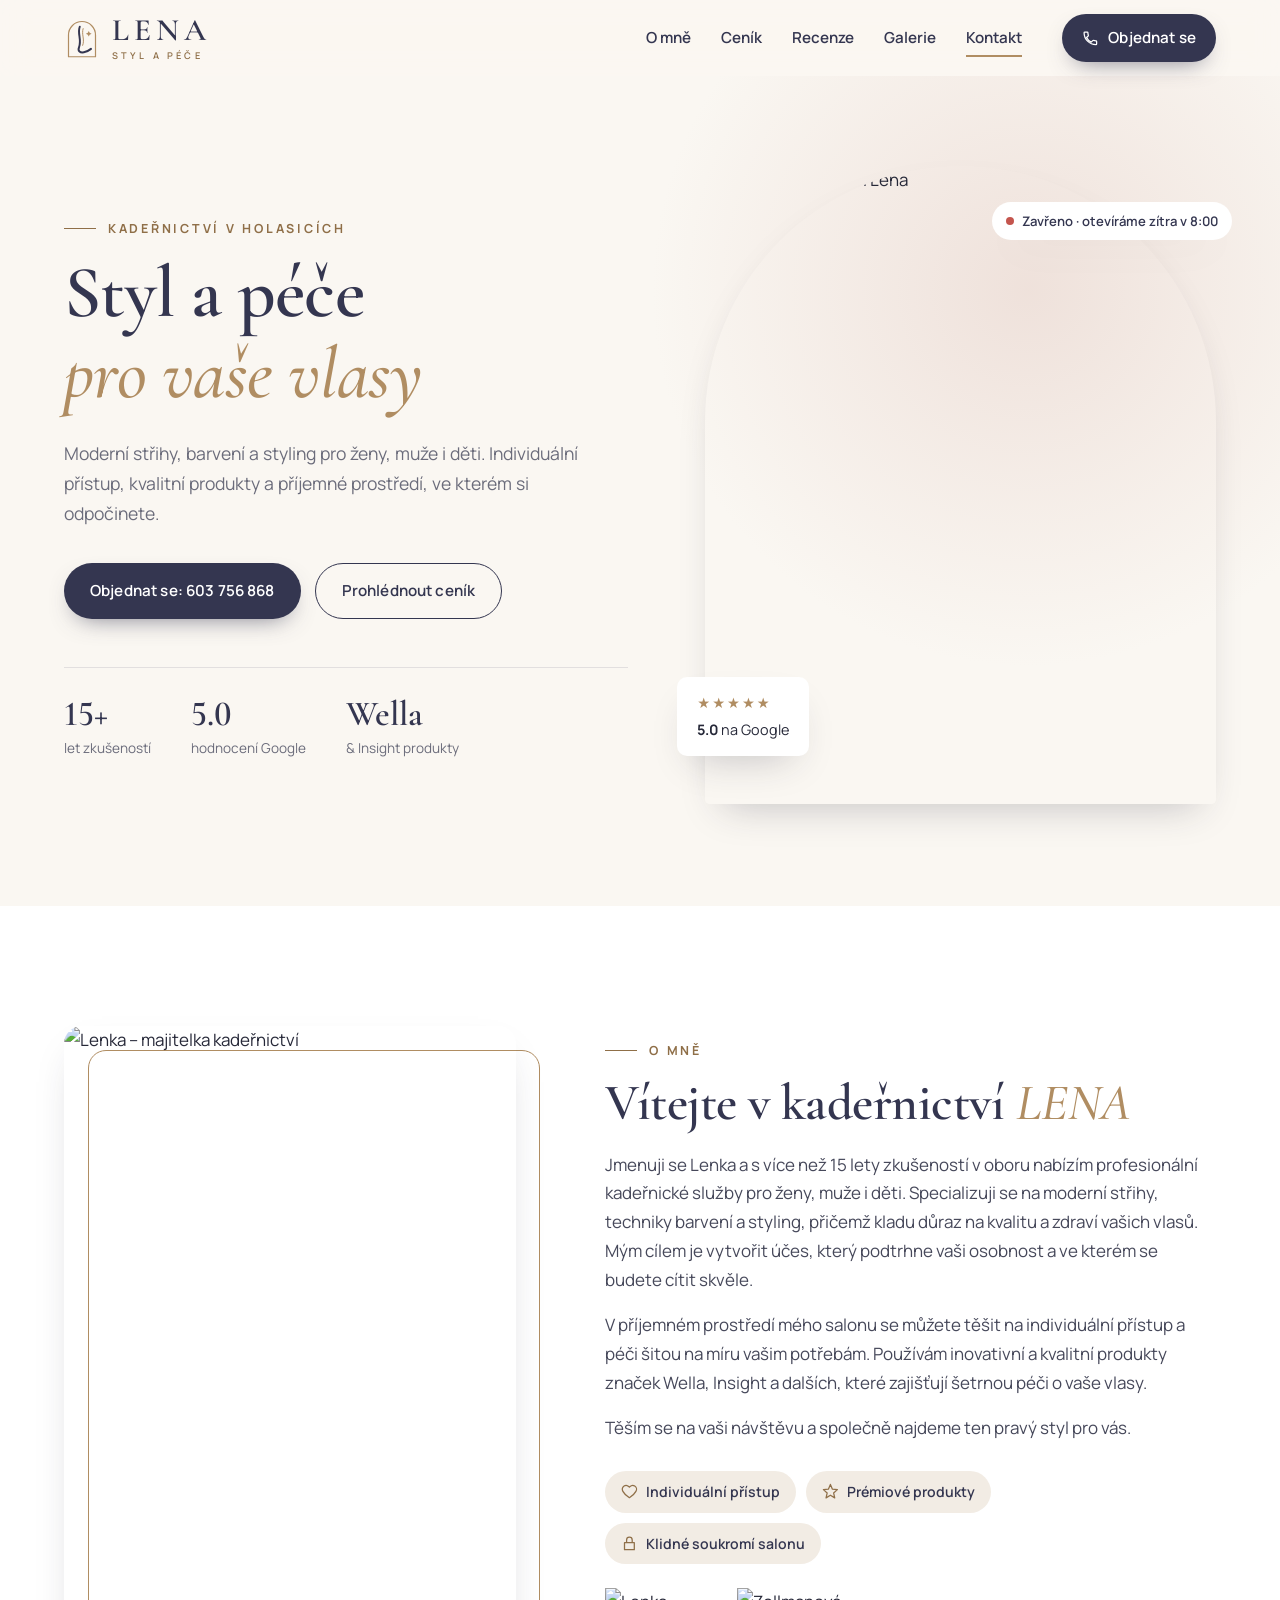
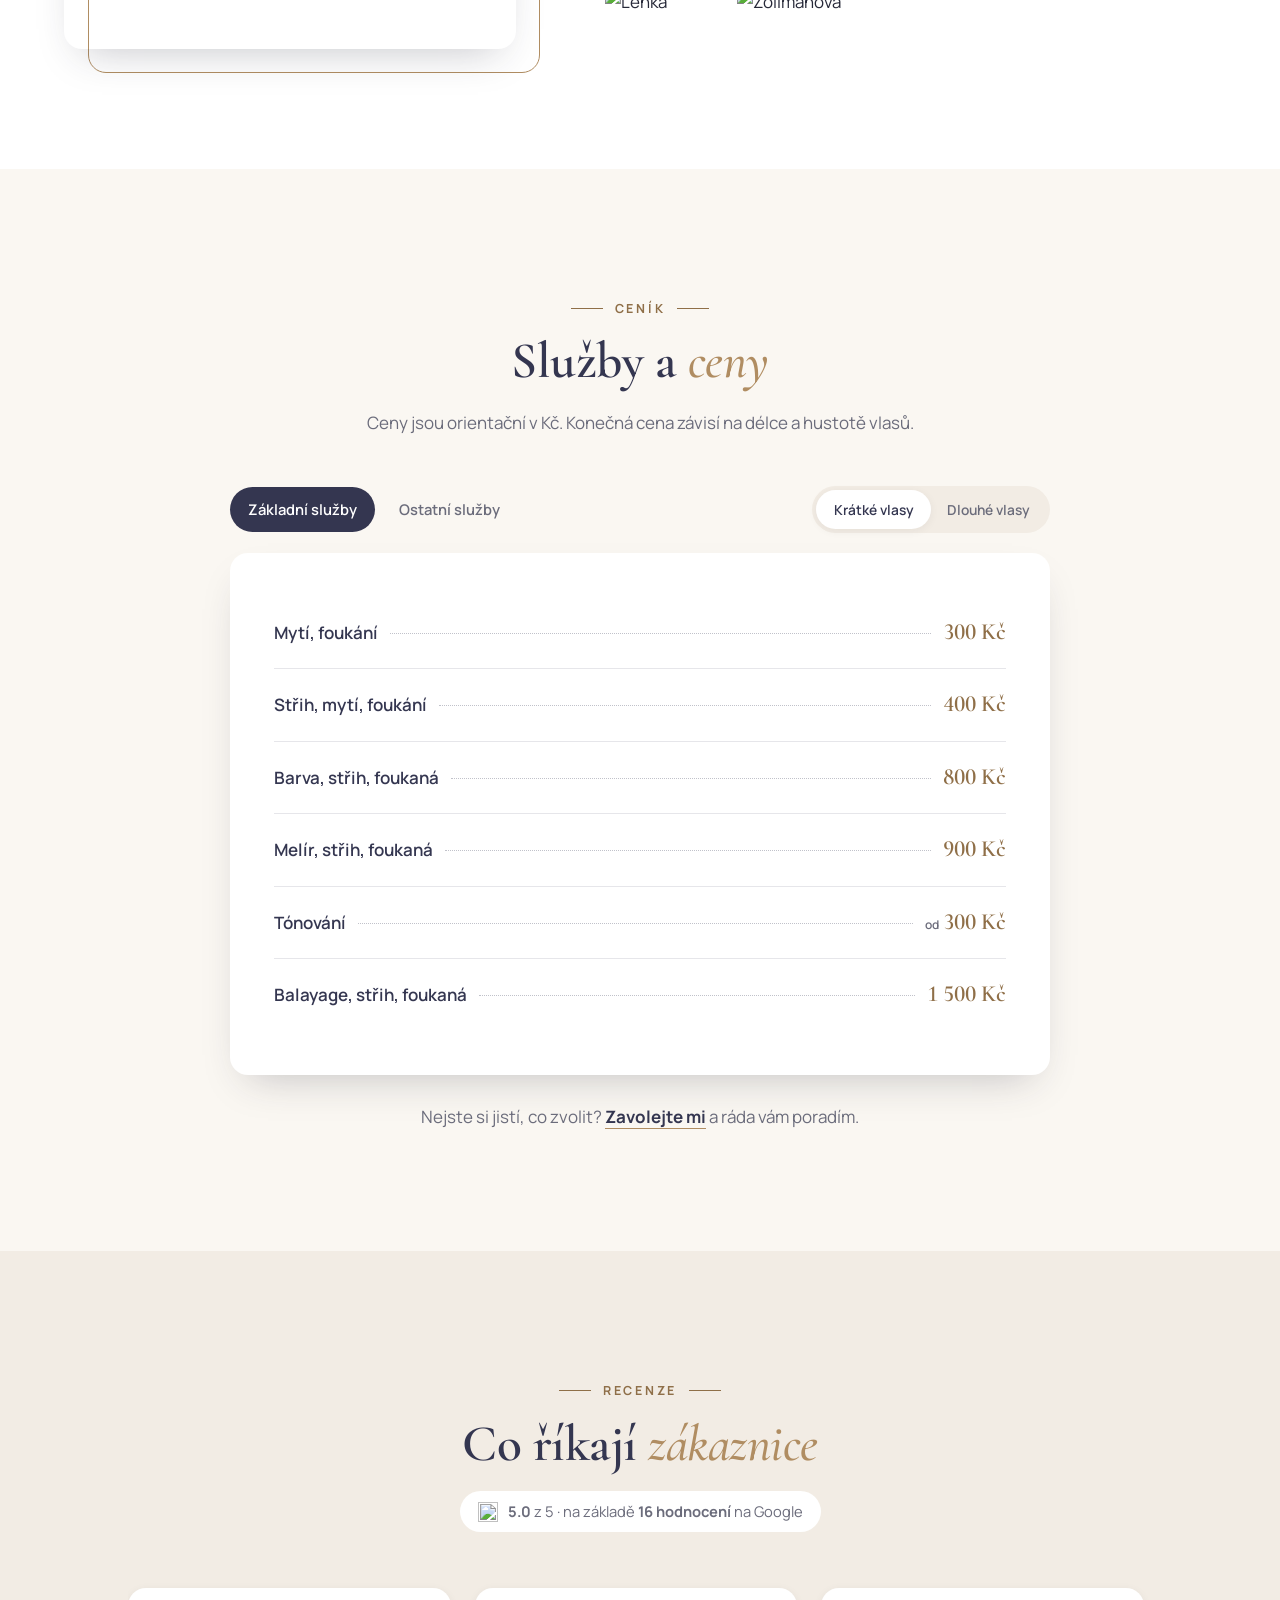
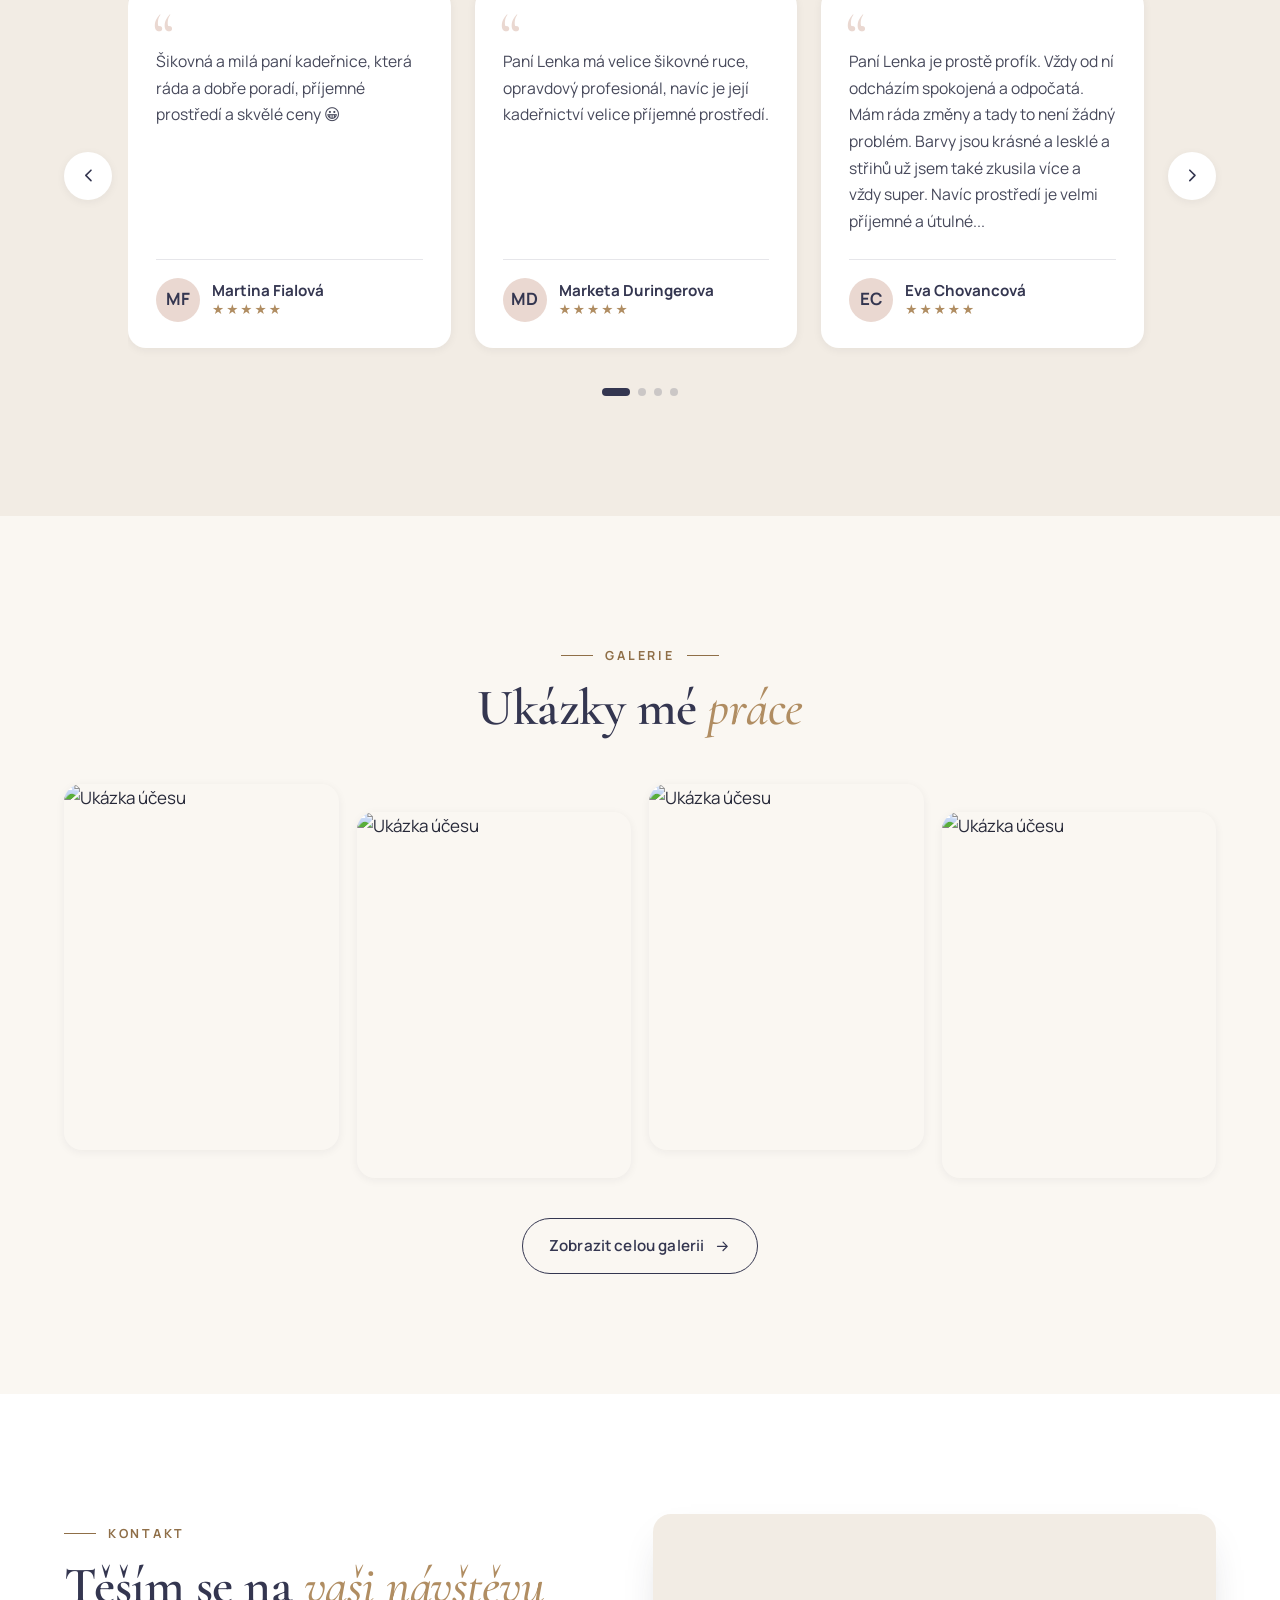
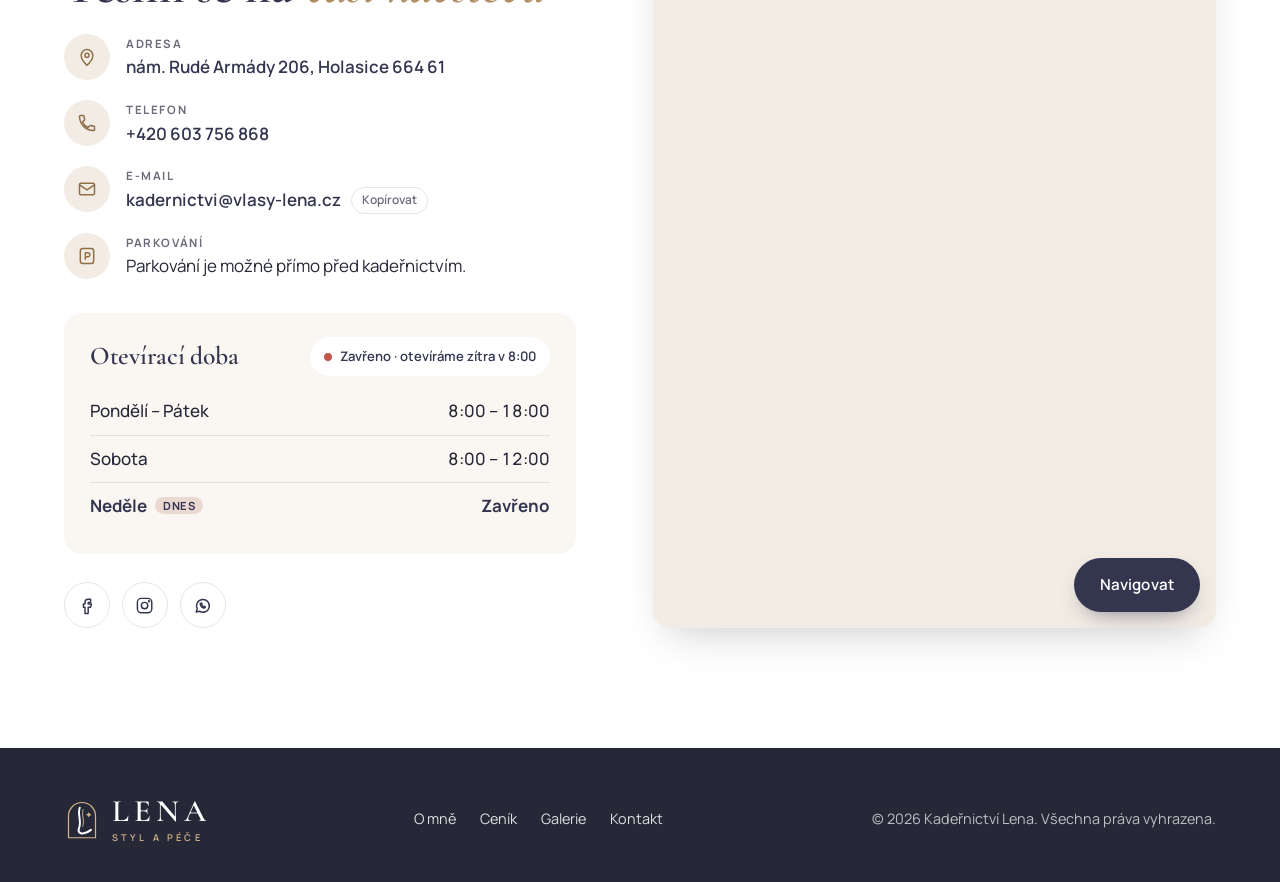
==== commit 9881b54d: "Replace PNG logo with new SVG brand mark Arch-shaped emblem (salon mirror) with a hair-strand "L" an" ====
--- a/index.html
+++ b/index.html
@@ -11,7 +11,7 @@
     <meta property="og:image" content="https://www.vlasy-lena.cz/media/salon_%20(1).jpg">
     <meta property="og:type" content="website">
     <script>document.documentElement.classList.add('js');</script>
-    <link rel="icon" href="img/lena_logo.png">
+    <link rel="icon" href="img/favicon.svg" type="image/svg+xml">
     <link rel="preconnect" href="https://fonts.googleapis.com">
     <link rel="preconnect" href="https://fonts.gstatic.com" crossorigin>
     <link href="https://fonts.googleapis.com/css2?family=Cormorant+Garamond:ital,wght@0,500;0,600;1,500&family=Manrope:wght@400;500;600;700&display=swap" rel="stylesheet">
@@ -54,7 +54,13 @@
     <header class="site-header" id="top">
         <div class="container header-inner">
             <a href="#top" class="brand" aria-label="Kadeřnictví Lena – úvod">
-                <img src="img/lena_logo.png" alt="Kadeřnictví Lena – styl a péče" width="180" height="58">
+                <svg class="brand-mark" viewBox="0 0 48 56" aria-hidden="true">
+                    <path class="mark-arch" d="M6 53V24a18 18 0 0 1 36 0v29z"/>
+                    <path class="mark-strand" d="M21 13c-3.5 9 3 17.5-1 27.5-2 5 1.5 7.4 6.5 6.6 3.6-.6 6.6-2.3 9.5-4.6"/>
+                    <path class="mark-strand-thin" d="M25.5 15.5c-2.6 7.8 2.6 14.3-.6 22.3"/>
+                    <path class="mark-spark" d="M33 18.5l1.2 2.6 2.6 1.2-2.6 1.2-1.2 2.6-1.2-2.6-2.6-1.2 2.6-1.2z"/>
+                </svg>
+                <span class="brand-text"><span class="brand-name">Lena</span><span class="brand-tag">Styl a péče</span></span>
             </a>
             <nav class="site-nav" id="site-nav" aria-label="Hlavní navigace">
                 <ul>
@@ -339,7 +345,15 @@
 
     <footer class="site-footer">
         <div class="container footer-inner">
-            <img src="img/lena_logo.png" alt="Kadeřnictví Lena" class="footer-logo" width="150" height="48" loading="lazy">
+            <a href="#top" class="brand brand-footer" aria-label="Kadeřnictví Lena">
+                <svg class="brand-mark" viewBox="0 0 48 56" aria-hidden="true">
+                        <path class="mark-arch" d="M6 53V24a18 18 0 0 1 36 0v29z"/>
+                        <path class="mark-strand" d="M21 13c-3.5 9 3 17.5-1 27.5-2 5 1.5 7.4 6.5 6.6 3.6-.6 6.6-2.3 9.5-4.6"/>
+                        <path class="mark-strand-thin" d="M25.5 15.5c-2.6 7.8 2.6 14.3-.6 22.3"/>
+                        <path class="mark-spark" d="M33 18.5l1.2 2.6 2.6 1.2-2.6 1.2-1.2 2.6-1.2-2.6-2.6-1.2 2.6-1.2z"/>
+                    </svg>
+                    <span class="brand-text"><span class="brand-name">Lena</span><span class="brand-tag">Styl a péče</span></span>
+            </a>
             <nav aria-label="Patička">
                 <a href="#o-mne">O mně</a>
                 <a href="#cenik">Ceník</a>
--- a/css/styles.css
+++ b/css/styles.css
@@ -184,10 +184,59 @@
     justify-content: space-between;
     gap: 24px;
 }
-.brand img {
-    width: 150px;
-    height: auto;
-    mix-blend-mode: multiply; /* skryje šedé pozadí loga */
+.brand {
+    --mark-line: var(--navy);
+    --mark-accent: var(--gold);
+    display: inline-flex;
+    align-items: center;
+    gap: 12px;
+    color: var(--navy);
+}
+.brand-mark {
+    width: 36px;
+    height: 42px;
+    overflow: visible;
+}
+.brand-mark path { fill: none; stroke-linecap: round; stroke-linejoin: round; }
+.mark-arch { stroke: var(--mark-accent); stroke-width: 1.6; }
+.mark-strand {
+    stroke: var(--mark-line);
+    stroke-width: 2.6;
+    stroke-dasharray: 80;
+    stroke-dashoffset: 0;
+}
+.mark-strand-thin { stroke: var(--mark-accent); stroke-width: 1.3; }
+.brand .mark-spark { fill: var(--mark-accent); stroke: none; transform-origin: 33px 22.3px; }
+.brand:hover .mark-spark { animation: sparkle .9s var(--ease); }
+.js .site-header .mark-strand { animation: drawStrand 1.6s var(--ease) .2s both; }
+@keyframes drawStrand {
+    from { stroke-dashoffset: 80; }
+    to { stroke-dashoffset: 0; }
+}
+@keyframes sparkle {
+    0%, 100% { transform: scale(1) rotate(0); }
+    50% { transform: scale(1.5) rotate(45deg); }
+}
+.brand-text {
+    display: flex;
+    flex-direction: column;
+    line-height: 1;
+}
+.brand-name {
+    font-family: var(--font-serif);
+    font-size: 1.95rem;
+    font-weight: 600;
+    letter-spacing: 0.16em;
+    text-transform: uppercase;
+    margin-right: -0.16em;
+}
+.brand-tag {
+    margin-top: 5px;
+    font-size: 0.58rem;
+    font-weight: 600;
+    letter-spacing: 0.34em;
+    text-transform: uppercase;
+    color: var(--gold-dark);
 }
 
 .site-nav {
@@ -858,12 +907,12 @@
     justify-content: space-between;
     gap: 20px 32px;
 }
-.footer-logo {
-    width: 130px;
-    height: auto;
-    filter: invert(1) grayscale(1) brightness(1.6);
-    mix-blend-mode: screen;
-}
+.brand-footer {
+    --mark-line: var(--white);
+    --mark-accent: #d2b48c;
+    color: var(--white);
+}
+.brand-footer .brand-tag { color: #d2b48c; }
 .site-footer nav { display: flex; flex-wrap: wrap; gap: 8px 24px; }
 .site-footer nav a { color: rgba(255, 255, 255, .85); transition: color .2s; }
 .site-footer nav a:hover { color: var(--blush); }
@@ -1103,8 +1152,10 @@
         padding: 6px 16px;
     }
     .site-nav ul a::after { left: 16px; right: 16px; }
-    .brand { position: relative; z-index: 120; }
-    .brand img { width: 128px; }
+    .site-header .brand { position: relative; z-index: 120; }
+    .brand-mark { width: 31px; height: 36px; }
+    .brand-name { font-size: 1.7rem; }
+    .brand-tag { font-size: 0.52rem; }
 
     .hero-inner,
     .about-inner,
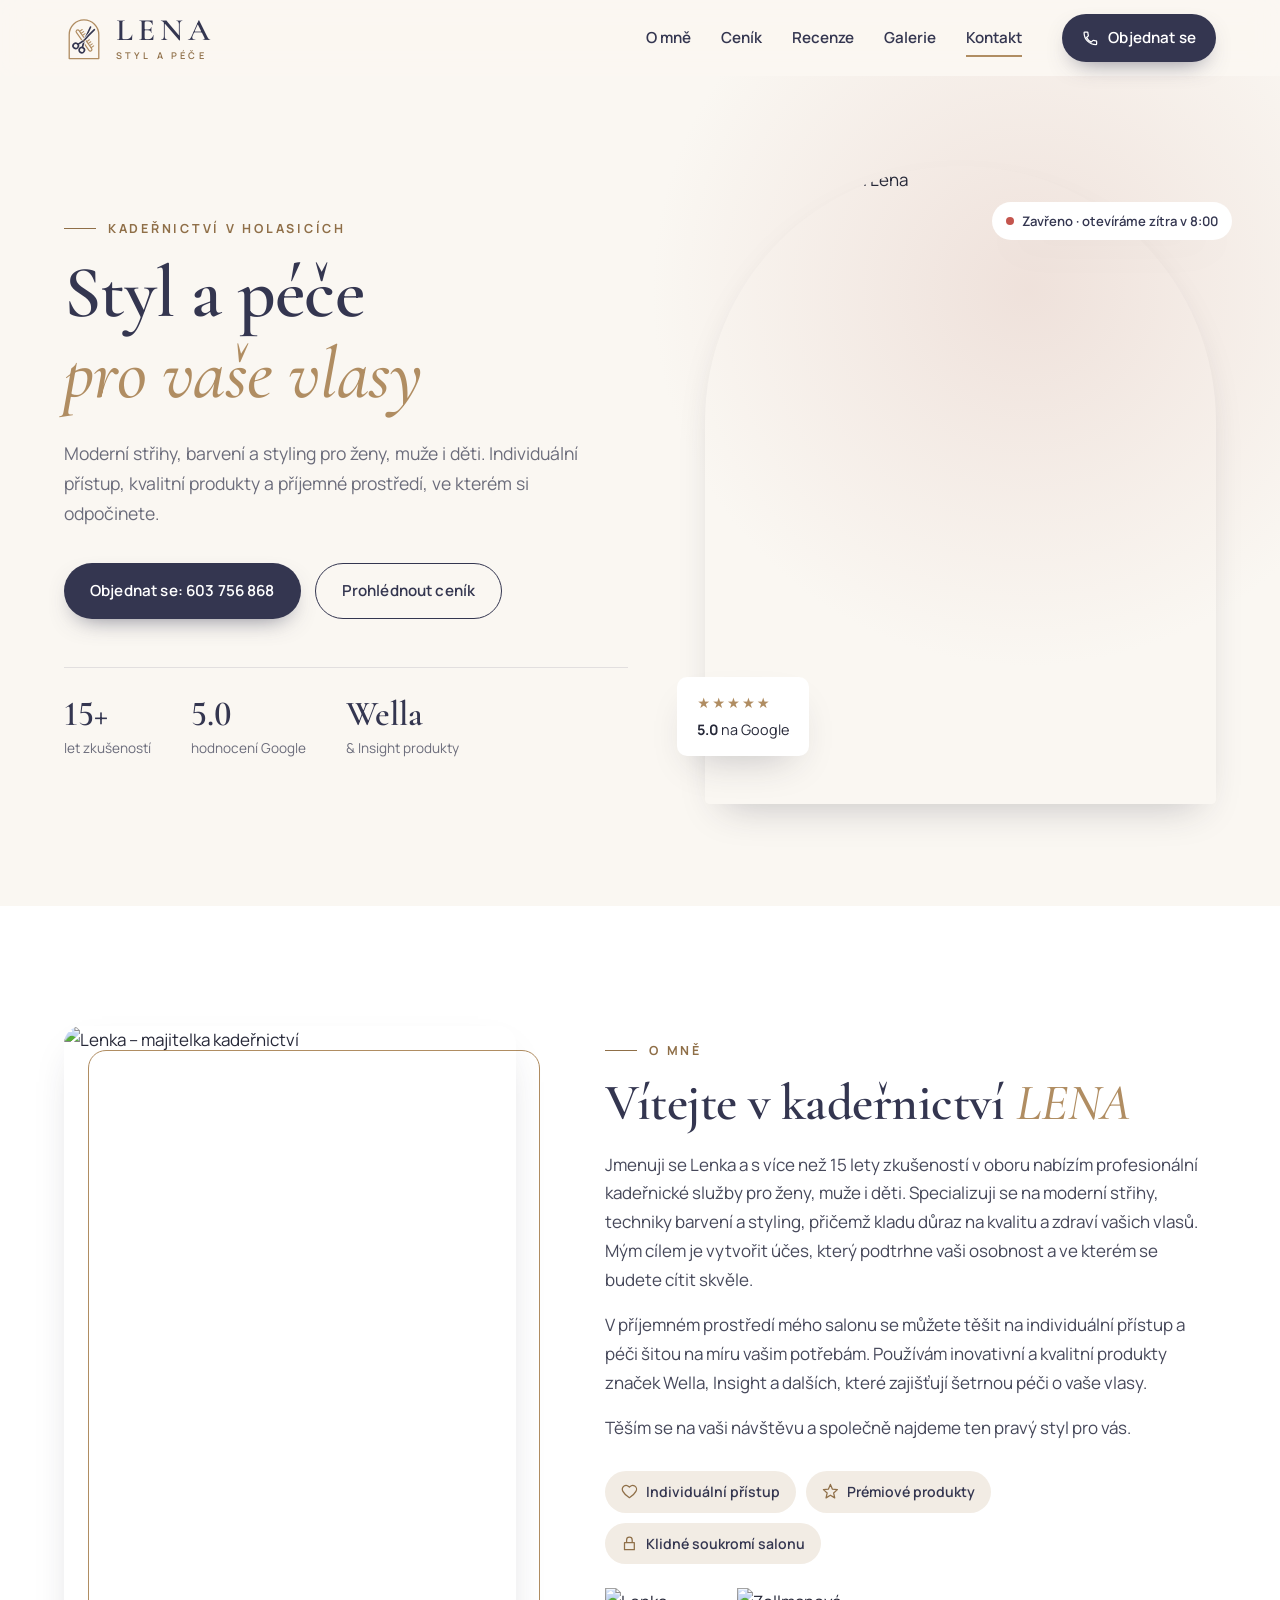
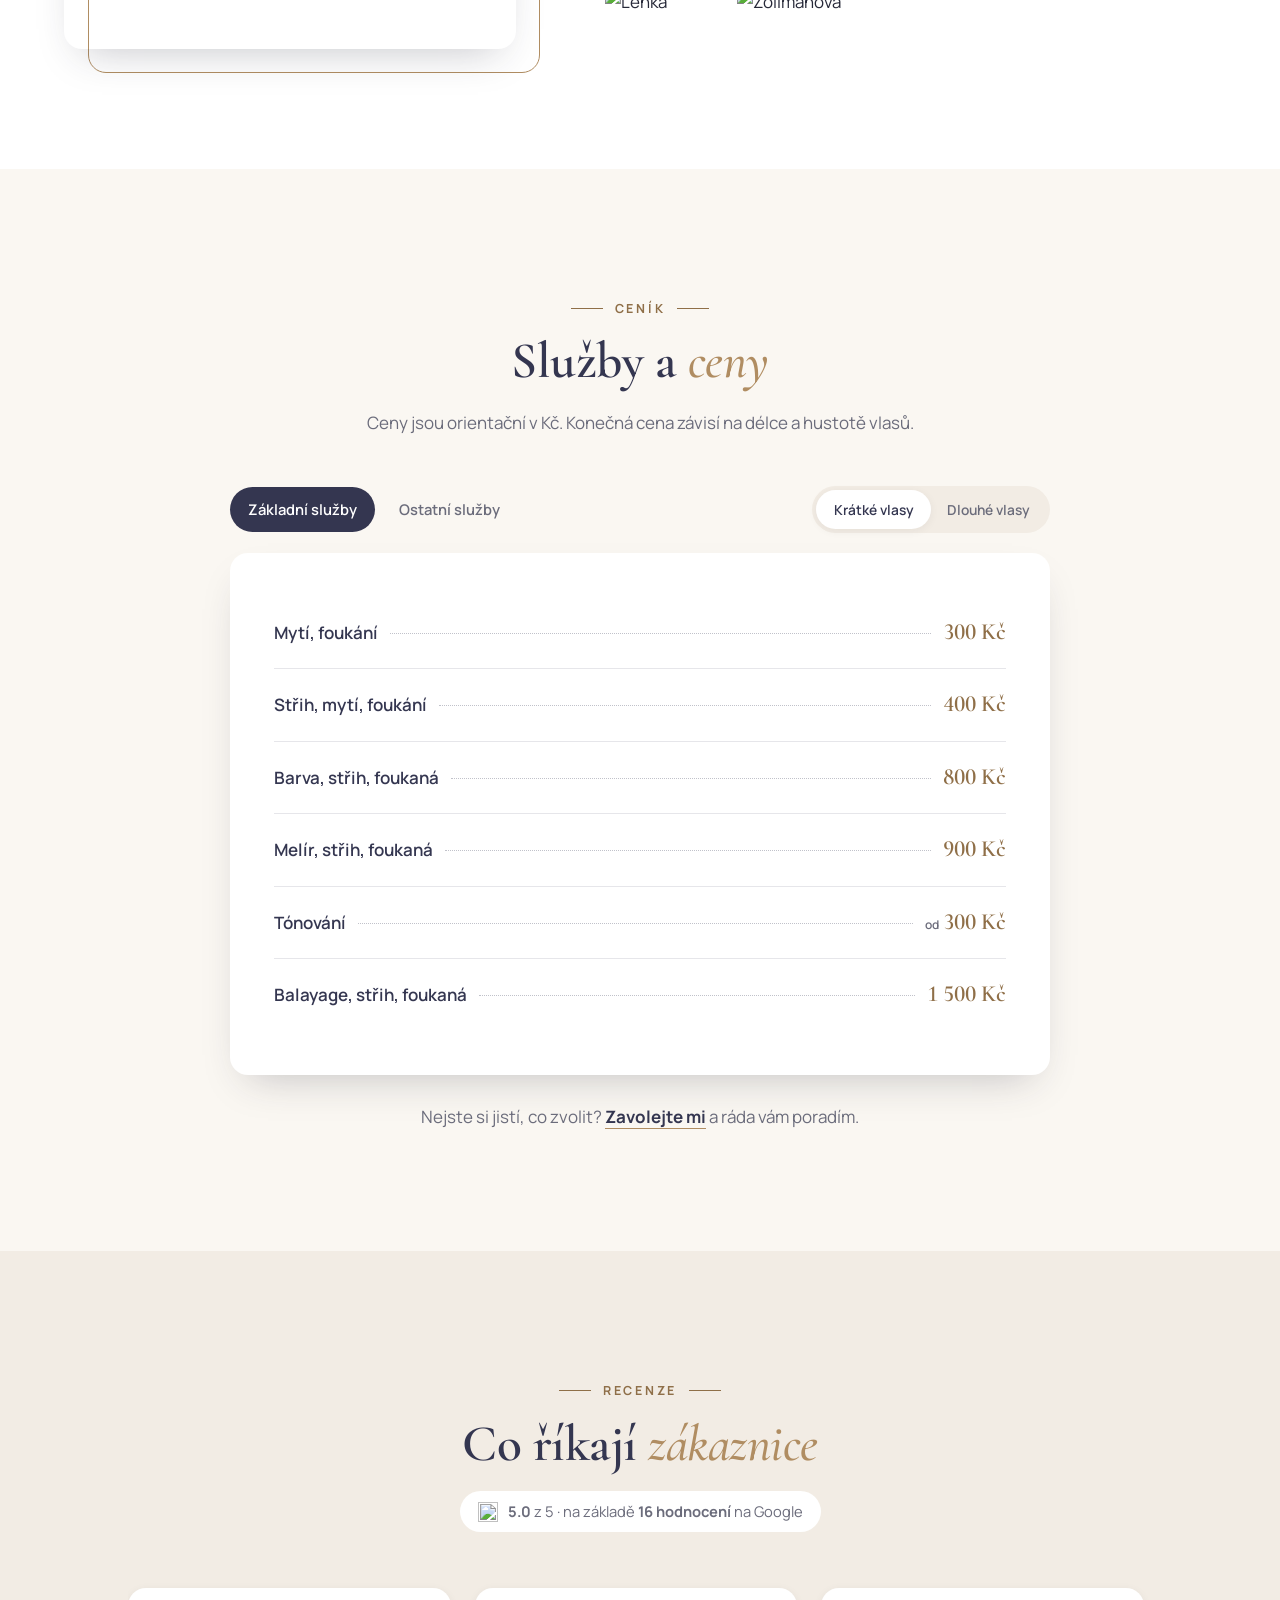
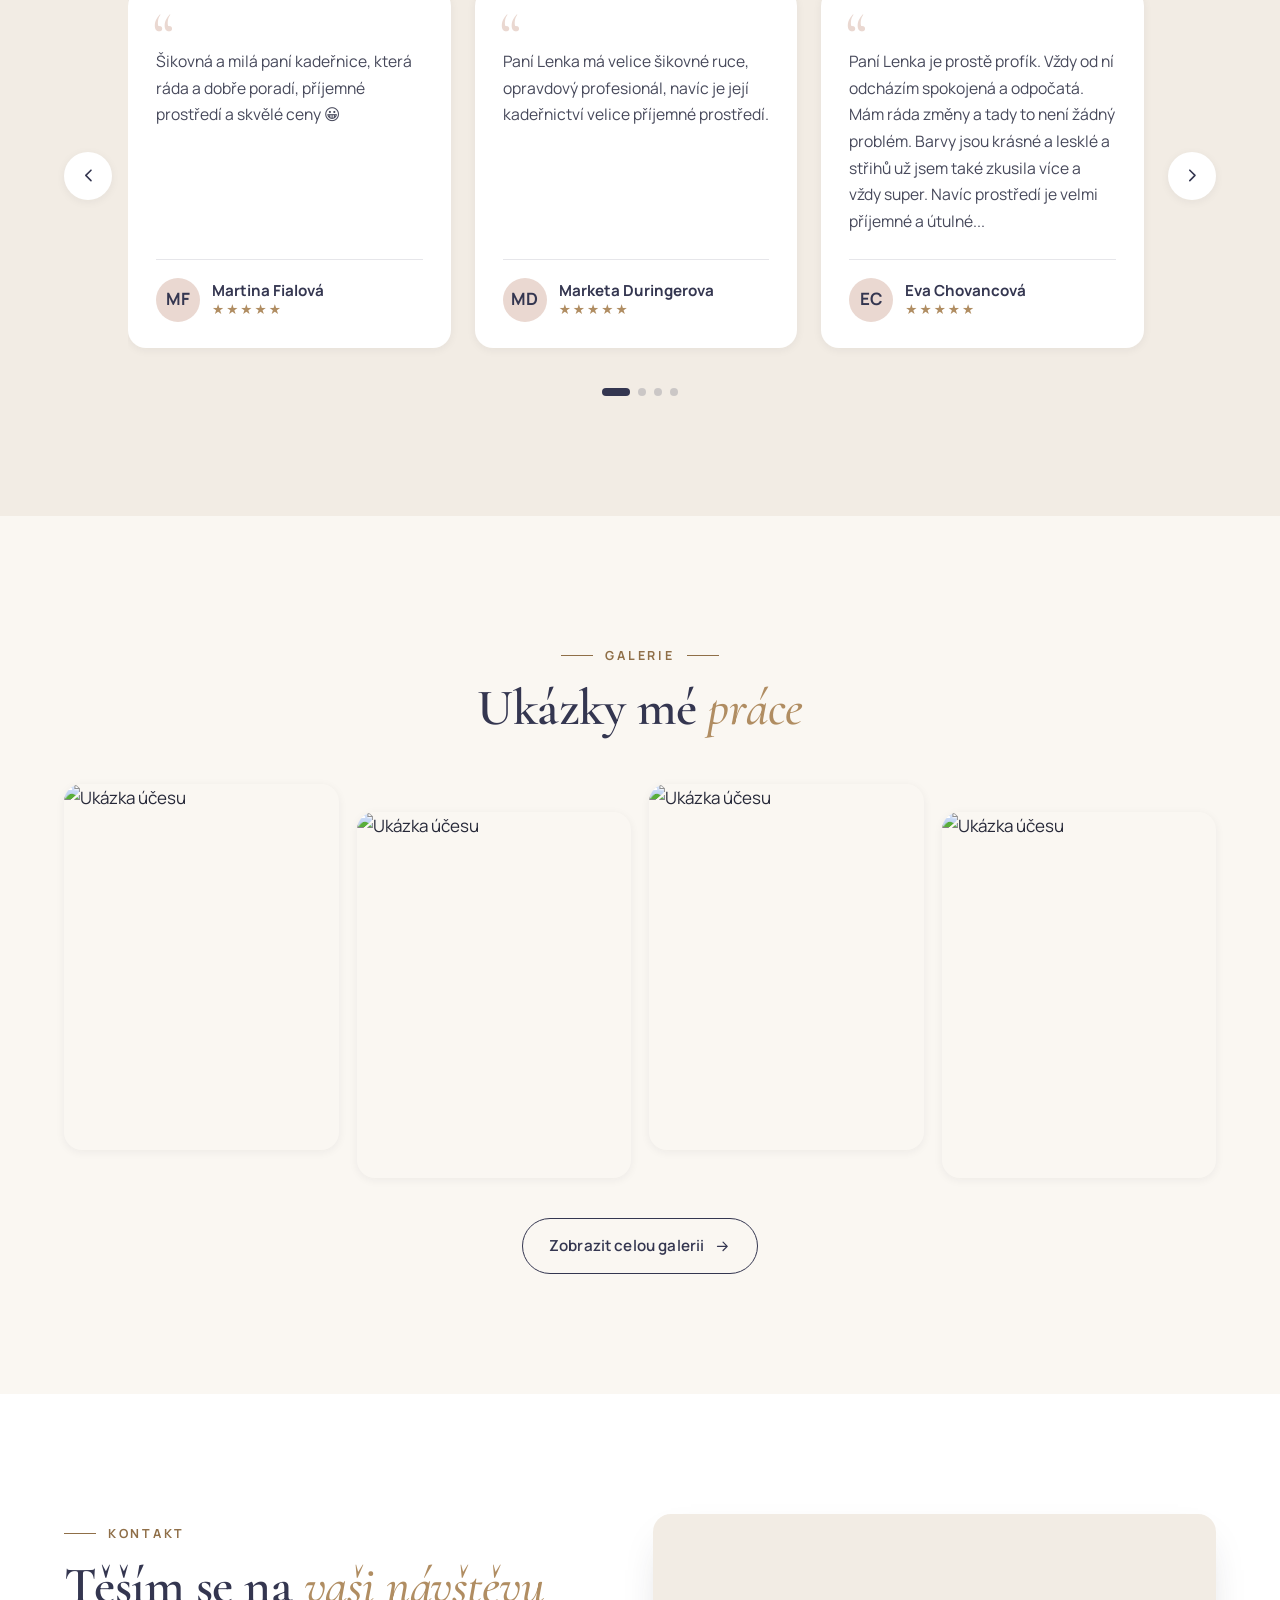
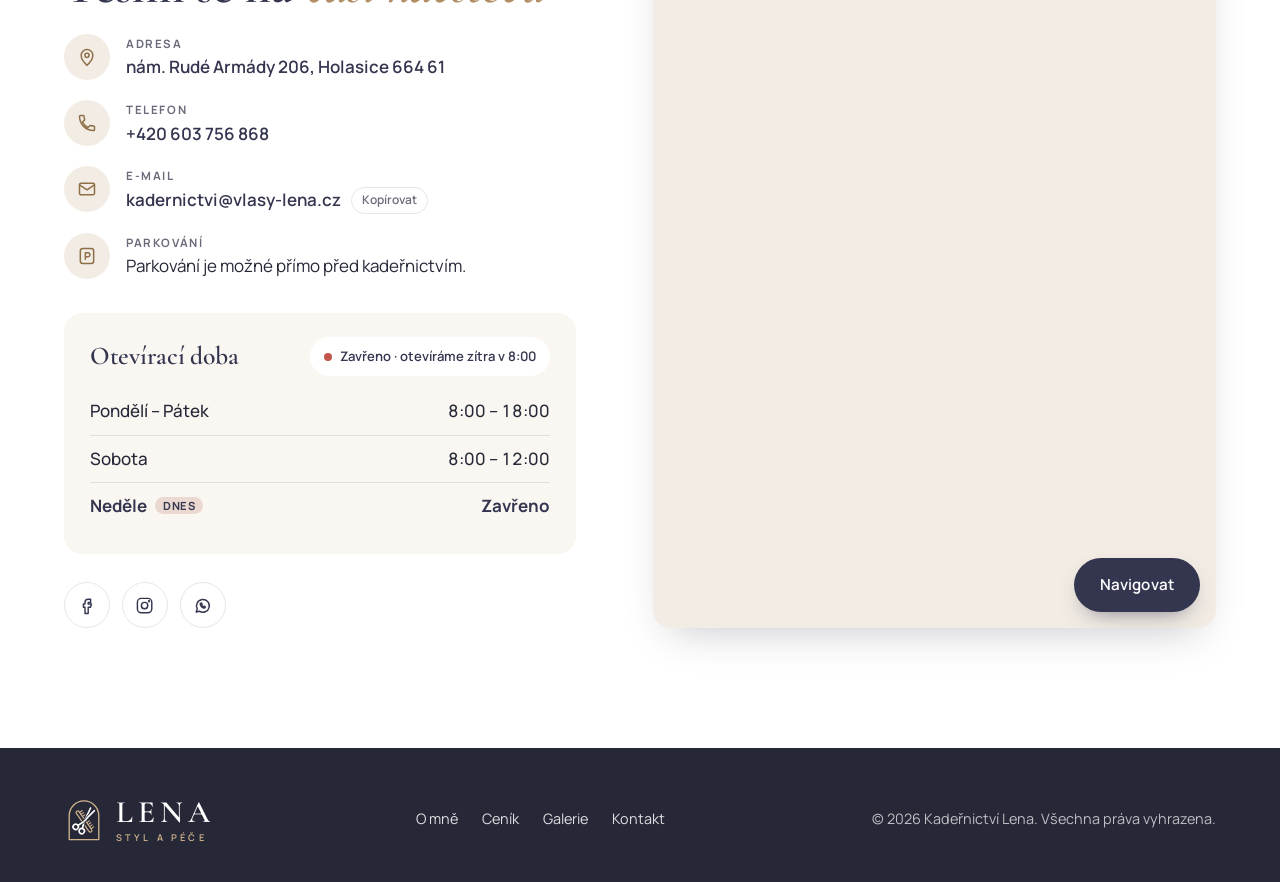
==== commit 61b926a5: "Redesign logo mark with crossed scissors and comb Keeps the arch frame and the draw-in animation (fr" ====
--- a/index.html
+++ b/index.html
@@ -55,10 +55,26 @@
         <div class="container header-inner">
             <a href="#top" class="brand" aria-label="Kadeřnictví Lena – úvod">
                 <svg class="brand-mark" viewBox="0 0 48 56" aria-hidden="true">
-                    <path class="mark-arch" d="M6 53V24a18 18 0 0 1 36 0v29z"/>
-                    <path class="mark-strand" d="M21 13c-3.5 9 3 17.5-1 27.5-2 5 1.5 7.4 6.5 6.6 3.6-.6 6.6-2.3 9.5-4.6"/>
-                    <path class="mark-strand-thin" d="M25.5 15.5c-2.6 7.8 2.6 14.3-.6 22.3"/>
-                    <path class="mark-spark" d="M33 18.5l1.2 2.6 2.6 1.2-2.6 1.2-1.2 2.6-1.2-2.6-2.6-1.2 2.6-1.2z"/>
+                    <path class="mark-arch" pathLength="1" d="M6 53V24a18 18 0 0 1 36 0v29z"/>
+                    <g transform="translate(24 31) scale(.9)">
+                        <g class="mark-comb" transform="rotate(-35)">
+                            <rect pathLength="1" x="-2.2" y="-17" width="4.4" height="34" rx="2.2"/>
+                            <path class="mark-teeth" pathLength="1" d="M2.2-13.5h4.3M2.2-10.1h4.3M2.2-6.75h4.3M2.2-3.4h4.3M2.2 0h4.3M2.2 3.4h4.3M2.2 6.75h4.3M2.2 10.1h4.3M2.2 13.5h4.3"/>
+                        </g>
+                        <g transform="rotate(35)">
+                            <g class="mark-blade mark-blade-a">
+                                <path class="mark-knock" pathLength="1" d="M-3.2-20C-2-14-.8-7 0 0l3.7 9"/>
+                                <path class="mark-scissors" pathLength="1" d="M-3.2-20C-2-14-.8-7 0 0l3.7 9"/>
+                                <circle class="mark-scissors" pathLength="1" cx="5" cy="12.4" r="3.6"/>
+                            </g>
+                            <g class="mark-blade mark-blade-b">
+                                <path class="mark-knock" pathLength="1" d="M3.2-20C2-14 .8-7 0 0l-3.7 9"/>
+                                <path class="mark-scissors" pathLength="1" d="M3.2-20C2-14 .8-7 0 0l-3.7 9"/>
+                                <circle class="mark-scissors" pathLength="1" cx="-5" cy="12.4" r="3.6"/>
+                            </g>
+                            <circle class="mark-pivot" r="1.1"/>
+                        </g>
+                    </g>
                 </svg>
                 <span class="brand-text"><span class="brand-name">Lena</span><span class="brand-tag">Styl a péče</span></span>
             </a>
@@ -347,11 +363,27 @@
         <div class="container footer-inner">
             <a href="#top" class="brand brand-footer" aria-label="Kadeřnictví Lena">
                 <svg class="brand-mark" viewBox="0 0 48 56" aria-hidden="true">
-                        <path class="mark-arch" d="M6 53V24a18 18 0 0 1 36 0v29z"/>
-                        <path class="mark-strand" d="M21 13c-3.5 9 3 17.5-1 27.5-2 5 1.5 7.4 6.5 6.6 3.6-.6 6.6-2.3 9.5-4.6"/>
-                        <path class="mark-strand-thin" d="M25.5 15.5c-2.6 7.8 2.6 14.3-.6 22.3"/>
-                        <path class="mark-spark" d="M33 18.5l1.2 2.6 2.6 1.2-2.6 1.2-1.2 2.6-1.2-2.6-2.6-1.2 2.6-1.2z"/>
-                    </svg>
+                    <path class="mark-arch" pathLength="1" d="M6 53V24a18 18 0 0 1 36 0v29z"/>
+                    <g transform="translate(24 31) scale(.9)">
+                        <g class="mark-comb" transform="rotate(-35)">
+                            <rect pathLength="1" x="-2.2" y="-17" width="4.4" height="34" rx="2.2"/>
+                            <path class="mark-teeth" pathLength="1" d="M2.2-13.5h4.3M2.2-10.1h4.3M2.2-6.75h4.3M2.2-3.4h4.3M2.2 0h4.3M2.2 3.4h4.3M2.2 6.75h4.3M2.2 10.1h4.3M2.2 13.5h4.3"/>
+                        </g>
+                        <g transform="rotate(35)">
+                            <g class="mark-blade mark-blade-a">
+                                <path class="mark-knock" pathLength="1" d="M-3.2-20C-2-14-.8-7 0 0l3.7 9"/>
+                                <path class="mark-scissors" pathLength="1" d="M-3.2-20C-2-14-.8-7 0 0l3.7 9"/>
+                                <circle class="mark-scissors" pathLength="1" cx="5" cy="12.4" r="3.6"/>
+                            </g>
+                            <g class="mark-blade mark-blade-b">
+                                <path class="mark-knock" pathLength="1" d="M3.2-20C2-14 .8-7 0 0l-3.7 9"/>
+                                <path class="mark-scissors" pathLength="1" d="M3.2-20C2-14 .8-7 0 0l-3.7 9"/>
+                                <circle class="mark-scissors" pathLength="1" cx="-5" cy="12.4" r="3.6"/>
+                            </g>
+                            <circle class="mark-pivot" r="1.1"/>
+                        </g>
+                    </g>
+                </svg>
                     <span class="brand-text"><span class="brand-name">Lena</span><span class="brand-tag">Styl a péče</span></span>
             </a>
             <nav aria-label="Patička">
--- a/css/styles.css
+++ b/css/styles.css
@@ -187,36 +187,48 @@
 .brand {
     --mark-line: var(--navy);
     --mark-accent: var(--gold);
+    --mark-bg: var(--cream);
     display: inline-flex;
     align-items: center;
     gap: 12px;
     color: var(--navy);
 }
 .brand-mark {
-    width: 36px;
-    height: 42px;
+    width: 40px;
+    height: 46px;
     overflow: visible;
 }
-.brand-mark path { fill: none; stroke-linecap: round; stroke-linejoin: round; }
+.brand-mark * { fill: none; stroke-linecap: round; stroke-linejoin: round; }
 .mark-arch { stroke: var(--mark-accent); stroke-width: 1.6; }
-.mark-strand {
-    stroke: var(--mark-line);
-    stroke-width: 2.6;
-    stroke-dasharray: 80;
-    stroke-dashoffset: 0;
-}
-.mark-strand-thin { stroke: var(--mark-accent); stroke-width: 1.3; }
-.brand .mark-spark { fill: var(--mark-accent); stroke: none; transform-origin: 33px 22.3px; }
-.brand:hover .mark-spark { animation: sparkle .9s var(--ease); }
-.js .site-header .mark-strand { animation: drawStrand 1.6s var(--ease) .2s both; }
-@keyframes drawStrand {
-    from { stroke-dashoffset: 80; }
+.mark-comb rect { stroke: var(--mark-accent); stroke-width: 1.6; }
+.mark-teeth { stroke: var(--mark-accent); stroke-width: 1.4; }
+.mark-knock { stroke: var(--mark-bg); stroke-width: 4.2; }
+.mark-scissors { stroke: var(--mark-line); stroke-width: 2.2; }
+.brand .mark-pivot { fill: var(--mark-accent); stroke: none; }
+
+/* vykreslení loga při načtení: rám → hřeben → nůžky */
+.js .site-header .brand-mark [pathLength] {
+    stroke-dasharray: 1;
+    animation: drawMark 1.1s var(--ease) both;
+}
+.js .site-header .mark-arch { animation-duration: 1.4s !important; }
+.js .site-header .mark-comb [pathLength] { animation-delay: .45s; }
+.js .site-header .mark-blade [pathLength] { animation-delay: .8s; }
+.js .site-header .mark-pivot { animation: fadeIn .4s 1.6s both; }
+@keyframes drawMark {
+    from { stroke-dashoffset: 1; }
     to { stroke-dashoffset: 0; }
 }
-@keyframes sparkle {
-    0%, 100% { transform: scale(1) rotate(0); }
-    50% { transform: scale(1.5) rotate(45deg); }
-}
+@keyframes fadeIn {
+    from { opacity: 0; }
+}
+
+/* cvaknutí nůžek po najetí myší */
+.mark-blade { transform-origin: 0 0; }
+.brand:hover .mark-blade-a { animation: snipA .5s var(--ease); }
+.brand:hover .mark-blade-b { animation: snipB .5s var(--ease); }
+@keyframes snipA { 50% { transform: rotate(8deg); } }
+@keyframes snipB { 50% { transform: rotate(-8deg); } }
 .brand-text {
     display: flex;
     flex-direction: column;
@@ -910,6 +922,7 @@
 .brand-footer {
     --mark-line: var(--white);
     --mark-accent: #d2b48c;
+    --mark-bg: var(--ink);
     color: var(--white);
 }
 .brand-footer .brand-tag { color: #d2b48c; }
@@ -1153,7 +1166,7 @@
     }
     .site-nav ul a::after { left: 16px; right: 16px; }
     .site-header .brand { position: relative; z-index: 120; }
-    .brand-mark { width: 31px; height: 36px; }
+    .brand-mark { width: 35px; height: 40px; }
     .brand-name { font-size: 1.7rem; }
     .brand-tag { font-size: 0.52rem; }
 
